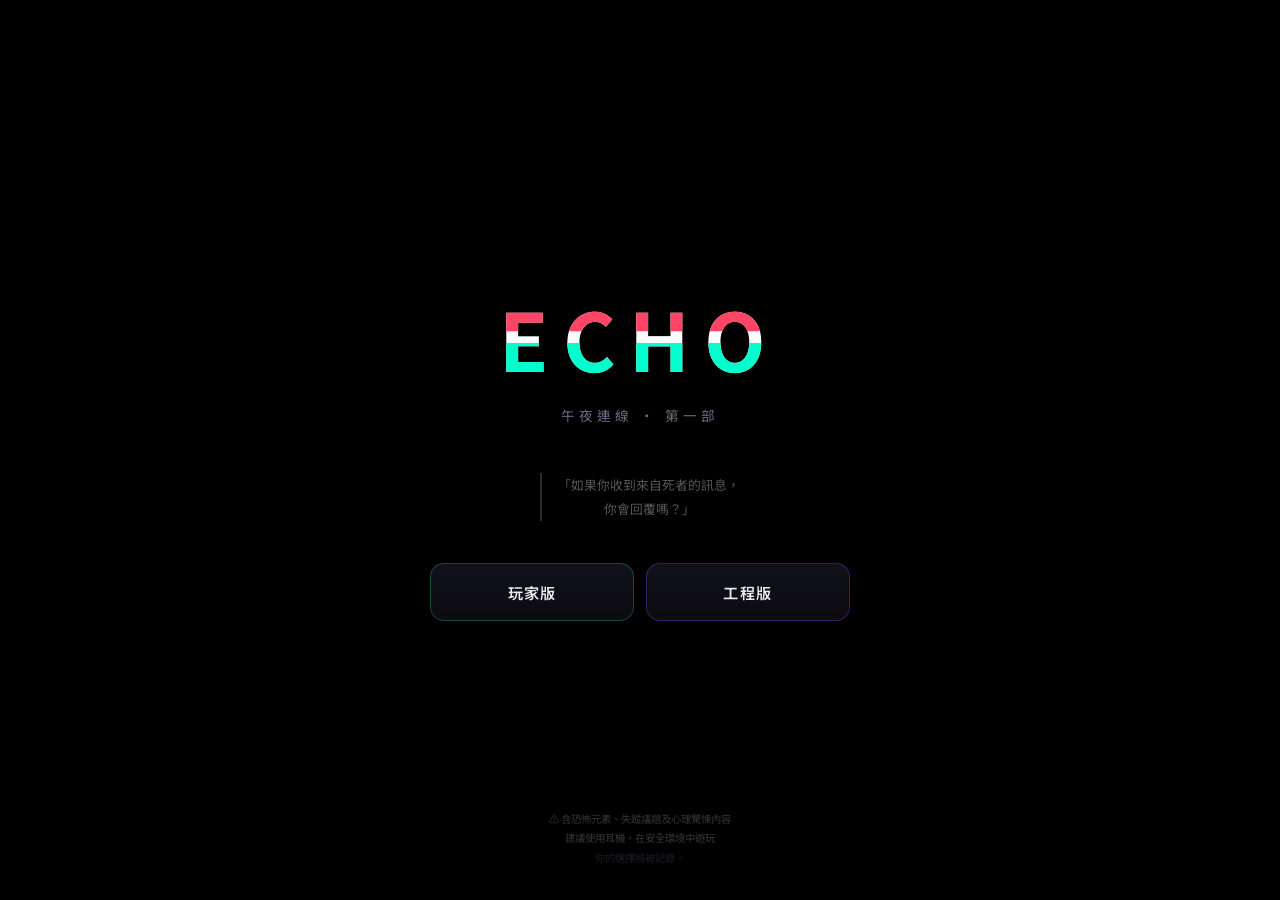
==== index.html @ e6bdf792 "feat: sharpen CH4-2 permission rush and territory othello" ====
<!DOCTYPE html>
<html lang="zh-TW">
<head>
<meta charset="UTF-8">
<meta name="viewport" content="width=device-width, initial-scale=1.0, maximum-scale=1.0, user-scalable=no">
<title>午夜連線：ECHO — 第一部</title>
<link rel="icon" href="data:,">
<link rel="stylesheet" href="css/style.css?v=20260906-4">
</head>
<body>

<!-- ── TITLE SCREEN ── -->
<div id="title-screen">
  <div class="tg" data-text="ECHO">ECHO</div>
  <div class="t-sub">午夜連線 · 第一部</div>
  <div class="t-quote">「如果你收到來自死者的訊息，<br>你會回覆嗎？」</div>
  <div class="mode-choice" aria-label="選擇遊戲模式">
    <button class="mode-card mode-player" type="button" onclick="chooseGameMode('player')">玩家版</button>
    <button class="mode-card mode-engineer" type="button" onclick="chooseGameMode('engineer')">工程版</button>
  </div>
  <div class="t-warn">
    ⚠️ 含恐怖元素、失蹤議題及心理驚悚內容<br>
    建議使用耳機，在安全環境中遊玩<br>
    <span style="color:#1a1a22">你的選擇將被記錄。</span>
  </div>
</div>

<!-- ── CHAPTER SELECT ── -->
<div id="chapter-select">
  <div class="cs-modebar">
    <button type="button" class="cs-mode-back" onclick="returnToModeSelect()">‹ 返回模式選擇</button>
    <span class="cs-mode-badge" id="cs-mode-badge">PLAYER</span>
  </div>
  <div class="cs-title">選擇章節</div>
  <div class="cs-mode-note" id="cs-mode-note"></div>
  <div style="width:100%;max-width:420px">

    <div class="cs-part">第一章</div>
    <div class="cs-grid">
      <div class="cs-card active-ch" id="cs-1-1" onclick="startChapter('1-1')">
        <div class="cs-ch">CHAPTER 1</div>
        <div class="cs-name">《已讀者》</div>
        <div class="cs-desc">未知訊息、EVA出現、初始依附建立</div>
        <span class="cs-tag tag-eva">EVA路線</span>
        <div class="cs-sync" id="cs-sync-1-1">開始</div>
      </div>
    </div>

    <div class="cs-part">第二章（平行分流）</div>
    <div class="cs-grid">
      <div class="cs-card locked" id="cs-2-1" onclick="startChapter('2-1')">
        <div class="cs-ch">CHAPTER 2-1 &nbsp;同步率 11～20%</div>
        <div class="cs-name">《地下道》</div>
        <div class="cs-desc">時間錯亂、未來監視器、EVA依附路線</div>
        <span class="cs-tag tag-eva">EVA路線</span>
        <div class="cs-sync" id="cs-sync-2-1">🔒</div>
      </div>
      <div class="cs-card locked" id="cs-2-2" onclick="startChapter('2-2')">
        <div class="cs-ch">CHAPTER 2-2 &nbsp;同步率 0～10%</div>
        <div class="cs-name">《雨夜留言》</div>
        <div class="cs-desc">死者聊天室、記憶重疊、林雨晴路線</div>
        <span class="cs-tag tag-rain">林雨晴路線</span>
        <div class="cs-sync" id="cs-sync-2-2">🔒</div>
      </div>
    </div>

    <div class="cs-part">第三章（依同步率再分流）</div>
    <div class="cs-grid">
      <div class="cs-card locked" id="cs-3-1" onclick="startChapter('3-1')">
        <div class="cs-ch">CHAPTER 3-1 &nbsp;同步率 16～20%</div>
        <div class="cs-name">《已讀中》</div>
        <div class="cs-desc">認知污染、記憶篡改、EVA人格侵蝕</div>
        <span class="cs-tag tag-eva">EVA主線</span>
        <div class="cs-sync" id="cs-sync-3-1">🔒</div>
      </div>
      <div class="cs-card locked" id="cs-3-2" onclick="startChapter('3-2')">
        <div class="cs-ch">CHAPTER 3-2 &nbsp;同步率 8～15%</div>
        <div class="cs-name">《在線中》</div>
        <div class="cs-desc">三回合在線局、隱藏身分、指認聊天室管理者</div>
        <span class="cs-tag tag-rain">林雨晴主線</span>
        <div class="cs-sync" id="cs-sync-3-2">🔒</div>
      </div>
      <div class="cs-card locked" id="cs-3-3" onclick="startChapter('3-3')">
        <div class="cs-ch">CHAPTER 3-3 &nbsp;同步率 5～10%</div>
        <div class="cs-name">《不要開聲音》</div>
        <div class="cs-desc">聲音污染、現實同步入侵、K主線</div>
        <span class="cs-tag tag-k">K主線</span>
        <div class="cs-sync" id="cs-sync-3-3">🔒</div>
      </div>
    </div>

    <div class="cs-part">第四章（平行路線）</div>
    <div class="cs-grid">
      <div class="cs-card locked" id="cs-4-1" onclick="startChapter('4-1')">
        <div class="cs-ch">CHAPTER 4-1 &nbsp;高同步路線 33～100%</div>
        <div class="cs-name">《鏡中已讀》</div>
        <div class="cs-desc">人格入侵、鏡像污染、現實與聊天室融合</div>
        <span class="cs-tag tag-eva">高同步</span>
        <div class="cs-sync" id="cs-sync-4-1">🔒</div>
      </div>
      <div class="cs-card locked" id="cs-4-2" onclick="startChapter('4-2')">
        <div class="cs-ch">CHAPTER 4-2 &nbsp;中同步路線 18～66%</div>
        <div class="cs-name">《Agent》</div>
        <div class="cs-desc">背景服務、代理生活、便利與界線逐步重疊</div>
        <span class="cs-tag tag-eva">中同步</span>
        <div class="cs-sync" id="cs-sync-4-2">🔒</div>
      </div>
    </div>

    <div class="cs-part">第五章・終章</div>
    <div class="cs-grid">
      <div class="cs-card locked" id="cs-5" onclick="startChapter('5')">
        <div class="cs-ch">CHAPTER 5 &nbsp;高同步解鎖</div>
        <div class="cs-name">《ECHO》</div>
        <div class="cs-desc">證據檔案、ECHO關聯圖、殘留人格與最終同步選擇</div>
        <span class="cs-tag tag-final">最終章</span>
        <div class="cs-sync" id="cs-sync-5">🔒</div>
      </div>
    </div>

    <div class="cs-sync-total" id="cs-total">累積同步率：<b>0%</b></div>

  </div>
</div>

<!-- ── SYNC BAR ── -->
<div id="sync-bar">
  <span class="sl">SYNC</span>
  <div class="st"><div class="sf" id="sync-fill"></div></div>
  <span class="sp" id="sync-pct">0%</span>
</div>

<!-- ── APP SHELL ── -->
<div id="app">
  <div class="status-bar">
    <span class="status-time" id="clock">02:13</span>
    <span>🔋 87%&nbsp;&nbsp;📶</span>
  </div>
  <div class="chat-header">
    <div class="back-btn" id="back-btn">‹</div>
    <div class="avatar av-k" id="hdr-av"><div class="odot od-unk"></div></div>
    <div class="hi">
      <div class="hn" id="hdr-name">K</div>
      <div class="hs" id="hdr-status">上線中</div>
    </div>
  </div>
  <div id="chat-body">
    <div class="tlbl">凌晨 02:13</div>
  </div>
  <div id="typing-indicator">
    <div class="typing-bbl" id="typ-bbl" style="background:var(--b-other)">
      <div class="td"></div><div class="td"></div><div class="td"></div>
    </div>
  </div>
  <div id="options-area"></div>
</div>

<!-- ── LIGHTBOX ── -->
<div id="lightbox">
  <img id="lb-img" alt="">
  <div class="lb-cap" id="lb-cap"></div>
  <div class="lb-det" id="lb-det"></div>
  <div class="lb-hid" id="lb-hid"></div>
  <div class="lb-hint">點擊任意處關閉</div>
</div>

<!-- ── NOTIFICATION ── -->
<div id="notif-banner">
  <div class="ni" id="ni">📱</div>
  <div>
    <div class="nt" id="nt">LINE</div>
    <div class="nm" id="nm"></div>
  </div>
</div>

<!-- ── FLASH ── -->
<div id="flash-overlay"></div>

<!-- ── CHAPTER END ── -->
<div id="chapter-end">
  <div class="ce-title" id="ce-title">章節完</div>
  <div class="ce-name" id="ce-name"></div>
  <div class="ce-sync-wrap">
    <div class="ce-sl">本章同步率</div>
    <div class="ce-sn" id="ce-sn">0%</div>
    <div class="ce-sbw"><div class="ce-sbf" id="ce-sbf" style="width:0%"></div></div>
  </div>
  <div class="ce-msg" id="ce-msg"></div>
  <div class="ce-next" id="ce-next"></div>
  <button class="ce-btn" onclick="goChapterSelect()">返回章節選擇</button>
  <div class="ce-restart" onclick="resetPlayerProgress()">↺ 重新開始（清除玩家進度）</div>
</div>

<!-- ── SCRIPTS ── -->
<!-- Engine 必須最先載入 -->
<script src="js/engine.js?v=20260906-1"></script>
<script src="js/minigames.js?v=20260906-2"></script>
<script src="chapters/ch1-1.js?v=20260901-2"></script>
<script src="chapters/ch2.js?v=20260902-1"></script>
<script src="chapters/ch3.js?v=20260903-1"></script>
<script src="chapters/ch4.js?v=20260906-2"></script>
<script src="chapters/ch_end_normal.js?v=20260901-2"></script>
<script src="chapters/ch5.js?v=20260901-2"></script>

<script>
  // ── 初始化 ──
  // 首頁先選擇玩家版或工程版；玩家進度只會在玩家版讀寫。

  document.getElementById('lightbox').onclick = function () {
    this.style.display = 'none';
  };
</script>

</body>
</html>
---- css/style.css ----
@import url('https://fonts.googleapis.com/css2?family=Noto+Sans+TC:wght@300;400;500;700&display=swap');

:root {
  --bg:#0a0a0f; --chat-bg:#111118; --b-other:#1e1e2a; --b-self:#1a4a3a;
  --b-eva:#1a0a2a; --b-rain:#0a1a1a; --b-k:#0a0a1a;
  --text:#e8e8f0; --dim:#6b6b80; --ghost:#3a3a4a;
  --green:#2dd4a4; --red:#ff4466; --purple:#9933ff;
  --warn:#ffaa00; --hdr:#1a1a24; --border:#2a2a38;
  --sync:#9933ff; --rain-color:#2299aa; --k-color:#5577ff;
}
*{box-sizing:border-box;margin:0;padding:0}
html,body{height:100%;background:var(--bg);font-family:'Noto Sans TC',sans-serif;overflow:hidden;user-select:none;-webkit-user-select:none}

/* TITLE */
#title-screen{position:fixed;inset:0;background:#000;display:flex;flex-direction:column;align-items:center;justify-content:center;z-index:100;padding:1.25rem;overflow-y:auto}
.tg{font-size:clamp(3rem,10vw,5rem);font-weight:700;color:#fff;letter-spacing:.18em;text-transform:uppercase;position:relative;animation:gm 4s infinite}
.tg::before,.tg::after{content:attr(data-text);position:absolute;left:0;top:0;width:100%}
.tg::before{color:var(--red);animation:ga 4s infinite;clip-path:polygon(0 0,100% 0,100% 45%,0 45%)}
.tg::after{color:#00ffcc;animation:gb 4s infinite;clip-path:polygon(0 55%,100% 55%,100% 100%,0 100%)}
@keyframes gm{0%,90%,100%{transform:translate(0)}91%{transform:translate(-2px,1px)}93%{transform:translate(2px,-1px)}95%{transform:translate(0)}}
@keyframes ga{0%,90%,100%{transform:translate(0);opacity:0}91%{transform:translate(3px,0);opacity:.8}93%{transform:translate(-3px,0);opacity:.8}95%{transform:translate(0);opacity:0}}
@keyframes gb{0%,90%,100%{transform:translate(0);opacity:0}91%{transform:translate(-3px,0);opacity:.8}93%{transform:translate(3px,0);opacity:.8}95%{transform:translate(0);opacity:0}}
.t-sub{color:var(--dim);font-size:.85rem;letter-spacing:.3em;margin-top:.6rem;text-transform:uppercase}
.t-quote{color:#555;font-size:.8rem;text-align:center;max-width:280px;line-height:1.9;margin-top:3rem;border-left:2px solid #2a2a2a;padding-left:1rem}
.mode-choice{width:min(92vw,420px);display:grid;grid-template-columns:repeat(2,minmax(0,1fr));gap:.7rem;margin-top:2.6rem}
.mode-card{appearance:none;min-height:58px;border:1px solid #29293a;border-radius:14px;background:linear-gradient(180deg,#111119,#0b0b10);padding:.8rem 1rem;text-align:center;color:var(--text);font-family:'Noto Sans TC',sans-serif;font-size:.95rem;font-weight:600;letter-spacing:.08em;display:flex;align-items:center;justify-content:center;cursor:pointer;transition:transform .15s,border-color .15s,background .15s}
.mode-card:active{transform:scale(.985)}
.mode-card strong{font-size:1rem;font-weight:600;letter-spacing:.08em}
.mode-card>span:last-child{font-size:.67rem;line-height:1.65;color:var(--dim)}
.mode-kicker{font-size:.52rem;font-family:monospace;letter-spacing:.12em;color:var(--ghost)}
.mode-player{border-color:rgba(45,212,164,.28)}
.mode-player strong{color:#bcebdc}
.mode-engineer{border-color:rgba(153,51,255,.34)}
.mode-engineer strong{color:#d8c1ff}
.mode-card:hover{background:#15151f;border-color:#50506a}
@keyframes blink{0%,100%{opacity:1}50%{opacity:.2}}
.t-warn{position:absolute;bottom:2rem;color:#333;font-size:.65rem;text-align:center;padding:0 2rem;line-height:1.9}

/* CHAPTER SELECT */
#chapter-select{display:none;position:fixed;inset:0;background:#000;z-index:95;flex-direction:column;align-items:center;overflow-y:auto;padding:2rem 1rem 4rem}
.cs-modebar{width:100%;max-width:420px;display:flex;align-items:center;justify-content:space-between;gap:.75rem;margin:.25rem 0 .6rem}
.cs-mode-back{appearance:none;border:0;background:transparent;color:#5f6274;font-family:inherit;font-size:.65rem;letter-spacing:.08em;padding:.35rem 0;cursor:pointer}
.cs-mode-badge{font-size:.55rem;font-family:monospace;letter-spacing:.12em;border:1px solid #2e3140;border-radius:999px;color:#878ca2;padding:.22rem .55rem}
.cs-mode-badge.engineer{color:#d4b7ff;border-color:rgba(153,51,255,.32);background:rgba(153,51,255,.08)}
.cs-mode-badge.player{color:#9dddc8;border-color:rgba(45,212,164,.28);background:rgba(45,212,164,.06)}
.cs-title{font-size:1rem;color:var(--ghost);letter-spacing:.3em;text-transform:uppercase;margin-bottom:.5rem;margin-top:.4rem}
.cs-mode-note{width:100%;max-width:420px;color:#595d70;font-size:.64rem;line-height:1.6;text-align:center;margin-bottom:1.25rem}
.cs-part{font-size:.7rem;color:var(--ghost);letter-spacing:.2em;margin:1.2rem 0 .6rem;text-transform:uppercase}
.cs-grid{display:flex;flex-direction:column;gap:.6rem;width:100%;max-width:420px}
.cs-card{background:#0e0e18;border:1px solid var(--border);border-radius:14px;padding:.9rem 1.1rem;cursor:pointer;transition:border-color .2s,background .2s;position:relative;overflow:hidden}
.cs-card:hover{background:#141420;border-color:#3a3a5a}
.cs-card.locked{opacity:.35;pointer-events:none}
.cs-card.active-ch{border-color:var(--sync)}
.cs-ch{font-size:.6rem;color:var(--ghost);letter-spacing:.15em;margin-bottom:.3rem}
.cs-name{font-size:.95rem;color:var(--text);font-weight:500}
.cs-desc{font-size:.7rem;color:var(--dim);margin-top:.25rem;line-height:1.6}
.cs-sync{position:absolute;right:.9rem;top:.9rem;font-size:.6rem;color:var(--sync);font-family:monospace}
.cs-tag{display:inline-block;font-size:.55rem;padding:.1rem .4rem;border-radius:3px;margin-top:.4rem;letter-spacing:.08em}
.tag-eva{background:rgba(153,51,255,.12);color:var(--purple);border:1px solid rgba(153,51,255,.25)}
.tag-rain{background:rgba(34,153,170,.12);color:var(--rain-color);border:1px solid rgba(34,153,170,.25)}
.tag-k{background:rgba(85,119,255,.12);color:var(--k-color);border:1px solid rgba(85,119,255,.25)}
.tag-final{background:rgba(255,68,102,.12);color:var(--red);border:1px solid rgba(255,68,102,.25)}
.cs-sync-total{text-align:center;font-size:.7rem;color:var(--ghost);margin-top:1.5rem;letter-spacing:.15em}
.cs-sync-total b{color:var(--sync)}

/* SYNC BAR */
#sync-bar{position:fixed;top:0;left:50%;transform:translateX(-50%);width:100%;max-width:480px;background:rgba(10,10,15,.97);border-bottom:1px solid #2a1a4a;padding:.35rem 1rem;display:none;align-items:center;gap:.6rem;z-index:90}
.sl{font-size:.6rem;color:var(--ghost);letter-spacing:.15em;white-space:nowrap}
.st{flex:1;height:3px;background:#1a1a2a;border-radius:2px;overflow:hidden}
.sf{height:100%;background:var(--sync);width:0%;transition:width .8s cubic-bezier(.34,1.56,.64,1);box-shadow:0 0 6px var(--sync)}
.sp{font-size:.65rem;color:var(--sync);font-family:monospace;font-weight:700;min-width:2.5rem;text-align:right}
.sp.pulse{animation:spulse .6s ease}
@keyframes spulse{0%{text-shadow:none}30%{text-shadow:0 0 12px var(--sync)}100%{text-shadow:none}}

/* APP */
#app{display:none;width:100%;height:100vh;height:100dvh;min-height:0;max-height:100dvh;overflow:hidden;flex-direction:column;background:var(--bg);max-width:480px;margin:0 auto;position:relative;padding-top:28px}
.status-bar{background:#000;display:flex;justify-content:space-between;align-items:center;padding:.3rem 1rem;font-size:.65rem;color:#666;flex-shrink:0}
.status-time{color:#aaa;font-weight:500}

/* HEADER */
.chat-header{background:var(--hdr);border-bottom:1px solid var(--border);padding:.7rem 1rem;display:flex;align-items:center;gap:.75rem;flex-shrink:0}
.back-btn{color:var(--green);font-size:1.1rem;cursor:pointer;padding:.2rem}
.avatar{width:38px;height:38px;border-radius:50%;display:flex;align-items:center;justify-content:center;font-size:1rem;flex-shrink:0;position:relative}
.av-k{background:#111;border:1px solid #333}
.av-eva{background:var(--b-eva);border:1px solid var(--purple)}
.av-eva.no-img::after{content:'☺';color:#fff;font-size:1.2rem}
.av-rain{background:#0a1a1a;border:1px solid #1a3a3a;color:var(--rain-color);font-size:.8rem}
.av-unk{background:#111;border:1px solid #222;color:#333;font-size:.7rem}
.odot{width:8px;height:8px;border-radius:50%;position:absolute;bottom:1px;right:1px;border:1.5px solid var(--hdr)}
.od-on{background:var(--green)}.od-off{background:#555}.od-unk{background:var(--red);animation:pr 2s infinite}
@keyframes pr{0%,100%{opacity:1}50%{opacity:.3}}
.hi{flex:1}.hn{font-size:.9rem;color:var(--text);font-weight:500}.hs{font-size:.7rem;color:var(--dim);margin-top:.1rem}

/* CHAT BODY */
#chat-body{flex:1;min-height:0;overflow-y:auto;padding:1rem .75rem;display:flex;flex-direction:column;gap:.5rem;background:var(--chat-bg);scroll-behavior:smooth;transition:filter 1.5s ease}
#chat-body::-webkit-scrollbar{width:3px}
#chat-body::-webkit-scrollbar-thumb{background:#2a2a3a;border-radius:2px}
#chat-body.dim{filter:brightness(.5)}
#chat-body.white-bg{background:#f8f8ff;filter:none}
.sys{text-align:center;color:var(--ghost);font-size:.65rem;letter-spacing:.08em;padding:.3rem 0}
.tlbl{text-align:center;color:var(--ghost);font-size:.65rem;padding:.5rem 0 .2rem}

/* BUBBLES */
.brow{display:flex;align-items:flex-end;gap:.5rem;max-width:85%;animation:bin .25s ease-out}
@keyframes bin{from{opacity:0;transform:translateY(8px)}to{opacity:1;transform:translateY(0)}}
.brow.self{margin-left:auto;flex-direction:row-reverse}
.bbl{padding:.6rem .85rem;border-radius:18px;font-size:.85rem;line-height:1.6;color:var(--text);max-width:100%;word-break:break-word}
.bb-other{background:var(--b-other);border-bottom-left-radius:4px}
.bb-self{background:var(--b-self);border-bottom-right-radius:4px;color:#c8f0e0}
.bb-eva{background:var(--b-eva);border:1px solid #3a1a5a;border-bottom-left-radius:4px}
.bb-rain{background:var(--b-rain);border:1px solid #1a3a3a;border-bottom-left-radius:4px;color:#aadddd}
.bb-k{background:var(--b-k);border:1px solid #1a1a3a;border-bottom-left-radius:4px;color:#aaaaff}
.bb-inject{background:transparent;border:1px solid var(--red);color:var(--red);font-size:.75rem;border-radius:8px;padding:.4rem .7rem;animation:flicker .5s ease}
@keyframes flicker{0%,100%{opacity:1}30%{opacity:0}60%{opacity:.7}}
.recalled{color:var(--ghost);font-style:italic;font-size:.78rem;padding:.4rem .7rem;border:1px dashed #2a2a3a;border-radius:12px;background:transparent}
.bmeta{font-size:.6rem;color:var(--ghost);margin-top:.15rem;display:flex;align-items:center;gap:.25rem}
.brow.self .bmeta{justify-content:flex-end}
.rr{color:var(--green);font-size:.65rem}
.stost{display:inline-block;background:rgba(153,51,255,.12);border:1px solid rgba(153,51,255,.3);color:var(--sync);font-size:.6rem;letter-spacing:.1em;padding:.15rem .45rem;border-radius:4px;margin-left:.4rem;vertical-align:middle;animation:tin .4s ease}
@keyframes tin{from{opacity:0;transform:scale(.8)}to{opacity:1;transform:scale(1)}}

/* FILE CARD */
.fc{background:#0e0e18;border:1px solid var(--border);border-radius:12px;overflow:hidden;cursor:pointer;width:220px;transition:border-color .2s}
.fc:hover{border-color:#3a3a5a}
.fch{background:#151522;padding:.5rem .75rem;font-size:.65rem;color:var(--ghost);letter-spacing:.1em}
.fcb{padding:.6rem .75rem}
.fct{font-size:.8rem;color:var(--text);font-weight:500;margin-bottom:.2rem}
.fcs{font-size:.68rem;color:var(--dim);line-height:1.5}
.fctag{display:inline-block;font-size:.55rem;padding:.1rem .35rem;border-radius:3px;margin-top:.4rem;letter-spacing:.08em}
.tn{background:rgba(255,170,0,.15);color:var(--warn);border:1px solid rgba(255,170,0,.3)}
.tp{background:rgba(45,212,164,.1);color:var(--green);border:1px solid rgba(45,212,164,.3)}
.tt{background:rgba(80,120,255,.1);color:#6699ff;border:1px solid rgba(80,120,255,.3)}
.tph{background:rgba(255,68,102,.1);color:var(--red);border:1px solid rgba(255,68,102,.3)}

/* PHOTOS */
.photo-dark{width:200px;height:140px;background:linear-gradient(135deg,#0d0d12,#1a1020 50%,#0a0d15);border-radius:12px;position:relative;overflow:hidden;cursor:pointer;border:1px solid #222}
.photo-dark::before{content:'';position:absolute;bottom:20px;left:50%;transform:translateX(-50%);width:30px;height:80px;background:rgba(240,240,255,.85);border-radius:2px}
.photo-dark::after{content:'03:17 AM';position:absolute;bottom:6px;right:8px;background:rgba(0,0,0,.7);color:var(--warn);font-size:.6rem;padding:1px 4px;border-radius:3px;font-family:monospace}
.pal{position:absolute;top:6px;left:8px;background:rgba(255,68,102,.85);color:#fff;font-size:.55rem;padding:1px 5px;border-radius:3px;letter-spacing:.05em}
.pwt{position:absolute;bottom:30px;left:10px;color:rgba(255,255,255,.08);font-size:.5rem;font-family:monospace;letter-spacing:.15em;transform:rotate(-2deg)}
.cctv-photo{width:200px;height:130px;background:linear-gradient(160deg,#080810,#10101a);border-radius:8px;position:relative;overflow:hidden;cursor:pointer;border:1px solid #1a1a2a}
.cctv-scan{position:absolute;left:0;right:0;height:2px;background:rgba(45,212,164,.15);animation:cs 3s linear infinite}
@keyframes cs{from{top:0}to{top:100%}}
.cctv-lbl{position:absolute;top:5px;left:6px;background:rgba(0,0,0,.7);color:var(--green);font-size:.5rem;padding:1px 4px;border-radius:2px;font-family:monospace}
.cctv-ts{position:absolute;bottom:5px;right:6px;background:rgba(0,0,0,.7);color:#888;font-size:.55rem;padding:1px 4px;border-radius:2px;font-family:monospace}
.cctv-fig{position:absolute;bottom:25px;right:35px;width:18px;height:45px;background:rgba(0,0,0,.9);border-radius:2px}
.cctv-fig::before{content:'';position:absolute;top:-10px;left:50%;transform:translateX(-50%);width:12px;height:12px;border-radius:50%;background:rgba(0,0,0,.9)}
.photo-room{width:200px;height:150px;background:linear-gradient(160deg,#0e0e18,#0c0c14);border-radius:12px;position:relative;overflow:hidden;cursor:pointer;border:1px solid #2a1a2a;box-shadow:0 0 20px rgba(180,0,80,.1)}
.rm-desk{position:absolute;bottom:0;left:0;right:0;height:40px;background:#1a1520;border-top:1px solid #252030}
.rm-mon{position:absolute;bottom:38px;left:20px;width:50px;height:35px;background:#050510;border:1px solid #252040;border-radius:3px}
.rm-mon::after{content:'';position:absolute;bottom:-6px;left:50%;transform:translateX(-50%);width:15px;height:5px;background:#1a1530}
.rm-light{position:absolute;top:10px;right:15px;width:60px;height:80px;background:radial-gradient(ellipse,rgba(200,180,255,.06) 0%,transparent 70%);border-radius:50%}
.rm-door{position:absolute;bottom:38px;right:30px;width:25px;height:55px;background:#181222;border:1px solid #2a1a3a;border-radius:2px 2px 0 0}
.rm-ts{position:absolute;bottom:6px;right:8px;background:rgba(0,0,0,.8);color:#ff6688;font-size:.6rem;padding:1px 4px;border-radius:3px;font-family:monospace}
.rm-badge{position:absolute;top:6px;left:8px;background:rgba(180,0,80,.85);color:#fff;font-size:.55rem;padding:1px 5px;border-radius:3px;letter-spacing:.05em}
.photo-rain{width:200px;height:140px;background:linear-gradient(180deg,#050810,#0a1015);border-radius:12px;position:relative;overflow:hidden;cursor:pointer;border:1px solid #1a2a2a}
.rain-line{position:absolute;width:1px;background:linear-gradient(180deg,transparent,rgba(100,180,200,.25),transparent);animation:rl linear infinite}
@keyframes rl{from{top:-100%}to{top:200%}}
.rain-fig{position:absolute;bottom:20px;left:50%;transform:translateX(-50%);width:22px;height:55px;background:rgba(200,220,230,.7);border-radius:2px}
.rain-fig::before{content:'';position:absolute;top:-12px;left:50%;transform:translateX(-50%);width:14px;height:14px;border-radius:50%;background:rgba(200,220,230,.7)}
.rain-unk{position:absolute;bottom:20px;right:15px;width:16px;height:40px;background:rgba(0,0,0,.85);border-radius:2px;opacity:.8}
.online-badge{display:inline-block;background:rgba(45,212,164,.1);border:1px solid rgba(45,212,164,.2);color:var(--green);font-size:.62rem;padding:.2rem .6rem;border-radius:20px;font-family:monospace;animation:ob 3s infinite}
@keyframes ob{0%,100%{opacity:.7}50%{opacity:1}}
.sync-prog-wrap{background:#0e0e18;border:1px solid var(--border);border-radius:10px;padding:.6rem .8rem;margin:.2rem 0}
.sync-prog-label{font-size:.65rem;color:var(--dim);margin-bottom:.35rem}
.sync-prog-track{height:4px;background:#1a1a2a;border-radius:2px;overflow:hidden}
.sync-prog-fill{height:100%;background:var(--sync);border-radius:2px;transition:width 2s cubic-bezier(.34,1.56,.64,1);box-shadow:0 0 8px var(--sync)}
.audio-bbl{background:var(--b-other);border-radius:18px;border-bottom-left-radius:4px;padding:.7rem 1rem;cursor:pointer;min-width:160px}
.audio-top{display:flex;align-items:center;gap:.6rem}
.audio-wf{display:flex;align-items:center;gap:2px;height:24px}
.wf-bar{width:3px;background:#444;border-radius:2px;transition:background .2s}
.audio-bbl.playing .wf-bar{background:var(--green);animation:wa var(--dur,.6s) ease-in-out infinite alternate}
@keyframes wa{from{height:4px}to{height:var(--h,18px)}}
.audio-label{font-size:.7rem;color:var(--dim);margin-top:.3rem}
.audio-tr{font-size:.75rem;color:#cc4466;font-style:italic;padding-top:.3rem;border-top:1px solid #2a1a2a;display:none;margin-top:.3rem}

/* TYPING */
#typing-indicator{display:none;align-items:flex-end;gap:.5rem;max-width:85%;padding:0 .75rem}
.typing-bbl{border-radius:18px;border-bottom-left-radius:4px;padding:.7rem .9rem;display:flex;gap:4px;align-items:center}
.td{width:6px;height:6px;border-radius:50%;background:#555;animation:typ 1.2s infinite ease-in-out}
.td:nth-child(2){animation-delay:.2s}.td:nth-child(3){animation-delay:.4s}
@keyframes typ{0%,60%,100%{transform:translateY(0)}30%{transform:translateY(-5px);background:#888}}

/* OPTIONS */
#options-area{padding:.75rem;padding-bottom:calc(.75rem + env(safe-area-inset-bottom));background:var(--bg);border-top:1px solid var(--border);display:flex;flex-direction:column;gap:.5rem;flex-shrink:0;position:relative;z-index:2}
#options-area.widget-open{background:#0b0b12;max-height:72dvh;min-height:0;overflow-y:auto;overscroll-behavior:contain;-webkit-overflow-scrolling:touch;scrollbar-width:thin}
#options-area.widget-open>*{flex-shrink:0}
.opt{background:var(--b-other);border:1px solid var(--border);color:var(--text);border-radius:12px;padding:.65rem 1rem;font-size:.82rem;cursor:pointer;text-align:left;transition:all .15s;font-family:'Noto Sans TC',sans-serif;width:100%;line-height:1.4}
.opt:hover{background:#252535;border-color:#444}
.opt:active{transform:scale(.98)}
.opt.sel{background:var(--b-self);border-color:var(--green);color:#c8f0e0;pointer-events:none}
.opt.dis{opacity:.3;pointer-events:none}
.osh{font-size:.58rem;color:rgba(153,51,255,.45);float:right;margin-left:.5rem}

/* PERMISSION WHACK */
.pw-widget{background:linear-gradient(180deg,#111119,#0d0d15);border:1px solid #2c2638;border-radius:16px;padding:.85rem;box-shadow:0 -10px 30px rgba(0,0,0,.25)}
.pw-widget.pw-intro .pw-row{opacity:.74}
.pw-head{display:flex;align-items:flex-start;justify-content:space-between;gap:.75rem}
.pw-kicker{font-size:.58rem;color:var(--ghost);letter-spacing:.16em;text-transform:uppercase}
.pw-title{font-size:.88rem;color:var(--text);font-weight:600;margin-top:.2rem;line-height:1.3}
.pw-timer{font-size:1rem;color:var(--sync);font-family:monospace;font-weight:700;letter-spacing:.08em;flex-shrink:0}
.pw-sub{margin-top:.55rem;color:var(--dim);font-size:.7rem;line-height:1.7}
.pw-wave{margin-top:.7rem;background:rgba(153,51,255,.09);border:1px solid rgba(153,51,255,.18);color:#c9a8ff;border-radius:999px;display:inline-flex;padding:.22rem .55rem;font-size:.6rem;letter-spacing:.1em;text-transform:uppercase}
.pw-list{display:flex;flex-direction:column;gap:.45rem;margin-top:.8rem}
.pw-row{appearance:none;border:1px solid #262637;background:#151522;border-radius:12px;padding:.72rem .8rem;display:flex;align-items:center;justify-content:space-between;gap:.75rem;color:var(--text);text-align:left;font-family:'Noto Sans TC',sans-serif;transition:background .15s,border-color .15s,transform .15s}
.pw-row:active{transform:scale(.985)}
.pw-row.is-on{border-color:rgba(45,212,164,.24);background:rgba(26,74,58,.26)}
.pw-row.is-off{border-color:#262637;background:#11111a;color:#77778a}
.pw-row.is-off .pw-state{color:#55556a;border-color:#232332;background:#0d0d14}
.pw-row-text{font-size:.78rem;line-height:1.4}
.pw-state{display:inline-flex;align-items:center;justify-content:center;min-width:3.4rem;padding:.28rem .55rem;border-radius:999px;border:1px solid rgba(45,212,164,.22);background:rgba(45,212,164,.1);color:var(--green);font-size:.62rem;font-family:monospace;letter-spacing:.12em;font-weight:700;flex-shrink:0}
.pw-foot{display:flex;flex-direction:column;gap:.35rem;margin-top:.8rem}
.pw-meter{display:flex;align-items:center;justify-content:space-between;color:var(--ghost);font-size:.62rem;letter-spacing:.08em}
.pw-meter-value{color:#d4b7ff;font-family:monospace}
.pw-hint{color:#8d88a6;font-size:.67rem;line-height:1.5;min-height:2.2em}
.pw-report{background:linear-gradient(180deg,#111119,#0d0d15);border:1px solid #2c2638;border-radius:16px;padding:.9rem;box-shadow:0 -10px 30px rgba(0,0,0,.25);display:flex;flex-direction:column;gap:.65rem}
.pw-report-kicker{font-size:.58rem;color:var(--ghost);letter-spacing:.16em;text-transform:uppercase}
.pw-report-title{font-size:.88rem;color:var(--text);font-weight:600}
.pw-report-grid{display:grid;grid-template-columns:repeat(2,minmax(0,1fr));gap:.5rem}
.pw-report-grid div{background:#151522;border:1px solid #28283a;border-radius:12px;padding:.65rem .7rem;display:flex;flex-direction:column;gap:.2rem}
.pw-report-grid span{font-size:.62rem;color:var(--ghost);letter-spacing:.08em}
.pw-report-grid b{font-size:.85rem;color:#d9c8ff;font-family:monospace}
.pw-report-line{color:#8d88a6;font-size:.72rem;line-height:1.7}

/* AGENT CARDS */
.agent-card{min-width:220px;background:linear-gradient(180deg,#141620,#10121a);border:1px solid #2d3240;border-radius:14px;overflow:hidden;box-shadow:0 8px 24px rgba(0,0,0,.18)}
.ag-head{padding:.58rem .75rem;background:#181b26;color:#cfd5ea;font-size:.68rem;letter-spacing:.08em;border-bottom:1px solid #272c39}
.ag-body{padding:.72rem .78rem;display:flex;flex-direction:column;gap:.42rem}
.ag-line{font-size:.76rem;line-height:1.55;color:#eef1ff}
.ag-action{margin-top:.1rem;align-self:flex-start;background:rgba(153,51,255,.08);border:1px solid rgba(153,51,255,.18);color:#c9a8ff;border-radius:999px;padding:.18rem .58rem;font-size:.6rem;letter-spacing:.08em}
.ag-grid{display:grid;grid-template-columns:repeat(2,minmax(0,1fr));gap:.45rem}
.ag-grid div{background:#171924;border:1px solid #292d3c;border-radius:10px;padding:.5rem .55rem;display:flex;flex-direction:column;gap:.15rem}
.ag-grid span{font-size:.58rem;color:#7d8298;letter-spacing:.08em}
.ag-grid b{font-size:.82rem;color:#e6dbff;font-family:monospace}
.tr-widget{background:linear-gradient(180deg,#111119,#0d0d15);border:1px solid #2c2638;border-radius:16px;padding:.85rem;box-shadow:0 -10px 30px rgba(0,0,0,.25);display:flex;flex-direction:column;gap:.75rem}
.tr-head{display:flex;align-items:flex-start;justify-content:space-between;gap:.75rem}
.tr-kicker{font-size:.58rem;color:var(--ghost);letter-spacing:.16em;text-transform:uppercase}
.tr-title{font-size:.88rem;color:var(--text);font-weight:600;margin-top:.2rem;line-height:1.3}
.tr-timer{font-size:1rem;color:var(--sync);font-family:monospace;font-weight:700;letter-spacing:.08em;flex-shrink:0}
.tr-sub{color:var(--dim);font-size:.7rem;line-height:1.7}
.tr-wave{background:rgba(153,51,255,.09);border:1px solid rgba(153,51,255,.18);color:#c9a8ff;border-radius:999px;display:inline-flex;padding:.22rem .55rem;font-size:.6rem;letter-spacing:.1em;text-transform:uppercase;align-self:flex-start}
.tr-board{display:grid;grid-template-columns:repeat(5,minmax(0,1fr));gap:.35rem}
.tr-cell{appearance:none;border:1px solid #292d3c;background:#141620;border-radius:12px;padding:.42rem;min-height:4.25rem;display:flex;flex-direction:column;justify-content:space-between;gap:.3rem;text-align:left;color:var(--text);font-family:'Noto Sans TC',sans-serif;transition:border-color .15s,transform .15s,background .15s}
.tr-cell:active{transform:scale(.985)}
.tr-cell.is-player{background:rgba(22,38,56,.42);border-color:rgba(111,168,255,.24)}
.tr-cell.is-eva{background:rgba(43,22,64,.45);border-color:rgba(201,168,255,.3)}
.tr-cell.is-selected{box-shadow:0 0 0 1px rgba(255,255,255,.15),0 0 0 2px rgba(153,51,255,.22)}
.tr-domain{font-size:.55rem;color:#8f95ac;letter-spacing:.08em;text-transform:uppercase}
.tr-label{font-size:.72rem;line-height:1.35}
.tr-owner{font-size:.58rem;letter-spacing:.08em;font-family:monospace}
.tr-owner-player{color:#8fc9ff}
.tr-owner-eva{color:#ddbaff}
.tr-panel{background:#151522;border:1px solid #28283a;border-radius:14px;padding:.7rem;display:flex;flex-direction:column;gap:.55rem}
.tr-panel-title{font-size:.8rem;color:var(--text);font-weight:600}
.tr-panel-copy{font-size:.7rem;color:var(--dim);line-height:1.6}
.tr-actions{display:grid;grid-template-columns:repeat(2,minmax(0,1fr));gap:.45rem}
.tr-btn{appearance:none;border:1px solid #2b3040;background:#111420;color:var(--text);border-radius:10px;padding:.62rem .7rem;text-align:left;font-family:'Noto Sans TC',sans-serif}
.tr-btn span{display:block;font-size:.58rem;color:#7d8298;letter-spacing:.08em;margin-top:.15rem}
.tr-btn.player{border-color:rgba(111,168,255,.25);background:rgba(22,38,56,.45)}
.tr-btn.eva{border-color:rgba(201,168,255,.25);background:rgba(43,22,64,.42)}
.tr-meter{display:grid;grid-template-columns:repeat(3,minmax(0,1fr));gap:.45rem}
.tr-meter div{background:#151522;border:1px solid #28283a;border-radius:12px;padding:.6rem .65rem;display:flex;flex-direction:column;gap:.15rem}
.tr-meter span{font-size:.58rem;color:#7d8298;letter-spacing:.08em}
.tr-meter b{font-size:.8rem;color:#eef1ff;font-family:monospace}
.tr-hint{color:#8d88a6;font-size:.67rem;line-height:1.5;min-height:2.2em}
.tr-report{background:linear-gradient(180deg,#111119,#0d0d15);border:1px solid #2c2638;border-radius:16px;padding:.9rem;box-shadow:0 -10px 30px rgba(0,0,0,.25);display:flex;flex-direction:column;gap:.65rem}
.tr-report-kicker{font-size:.58rem;color:var(--ghost);letter-spacing:.16em;text-transform:uppercase}
.tr-report-title{font-size:.88rem;color:var(--text);font-weight:600}
.tr-report-grid{display:grid;grid-template-columns:repeat(3,minmax(0,1fr));gap:.45rem}
.tr-report-grid div{background:#151522;border:1px solid #28283a;border-radius:12px;padding:.65rem .7rem;display:flex;flex-direction:column;gap:.2rem}
.tr-report-grid span{font-size:.6rem;color:#7d8298;letter-spacing:.08em}
.tr-report-grid b{font-size:.8rem;color:#e6dbff;font-family:monospace}
.tr-report-line{color:#8d88a6;font-size:.72rem;line-height:1.7}
.agent-suggestion{margin-bottom:.45rem;padding:.55rem .7rem;border:1px solid #242737;border-radius:10px;background:rgba(255,255,255,.02);color:#7e8295;font-size:.68rem;line-height:1.5}

/* LIGHTBOX */
#lightbox{display:none;position:fixed;inset:0;background:rgba(0,0,0,.96);z-index:200;flex-direction:column;align-items:center;justify-content:center;cursor:pointer;padding:2rem}
#lightbox img{max-width:100%;max-height:72vh;object-fit:contain;border-radius:8px}
.lb-cap{color:var(--dim);font-size:.7rem;margin-top:1rem;text-align:center;letter-spacing:.05em}
.lb-det{margin-top:.75rem;color:var(--warn);font-size:.7rem;font-family:monospace;text-align:center;letter-spacing:.08em;opacity:0;transition:opacity 1s}
.lb-det.show{opacity:1}
.lb-hid{margin-top:1rem;background:#0a0a0a;color:#0a0a0a;font-size:.75rem;padding:.5rem;border-radius:6px;font-family:monospace;transition:color 2.5s;text-align:center}
.lb-hid.reveal{color:var(--red)}
.lb-hint{position:absolute;bottom:1.5rem;color:#333;font-size:.65rem;letter-spacing:.15em}

/* NOTIF */
#notif-banner{position:fixed;top:0;left:50%;transform:translateX(-50%) translateY(-100%);background:rgba(20,20,30,.96);border:1px solid var(--border);border-top:none;border-radius:0 0 16px 16px;padding:.75rem 1.2rem;max-width:400px;width:90%;z-index:150;transition:transform .35s cubic-bezier(.34,1.56,.64,1);display:flex;align-items:center;gap:.75rem}
#notif-banner.show{transform:translateX(-50%) translateY(0)}
.ni{font-size:1.2rem;flex-shrink:0}.nt{font-size:.75rem;color:var(--dim)}.nm{font-size:.82rem;color:var(--text)}

/* FLASH / GLITCH */
#flash-overlay{position:fixed;inset:0;background:#fff;opacity:0;pointer-events:none;z-index:999}
.sg{animation:sga .3s steps(2) forwards}
@keyframes sga{0%{filter:none}25%{filter:hue-rotate(90deg) saturate(3) brightness(1.5);transform:translateX(3px)}50%{filter:invert(.1);transform:translateX(-3px)}75%{filter:hue-rotate(180deg)}100%{filter:none;transform:none}}

/* CHAPTER END */
#chapter-end{display:none;position:fixed;inset:0;background:#000;z-index:300;flex-direction:column;align-items:center;justify-content:center;gap:1.1rem}
#chapter-end.white-end{background:#f8f8ff}
.ce-title{font-size:.65rem;color:#333;letter-spacing:.4em;text-transform:uppercase}
.ce-name{font-size:clamp(1.2rem,4vw,1.8rem);font-weight:300}
.ce-sync-wrap{display:flex;flex-direction:column;align-items:center;gap:.4rem;margin-top:.5rem}
.ce-sl{font-size:.6rem;color:#333;letter-spacing:.25em}
.ce-sn{font-size:3.5rem;font-weight:700;color:var(--sync);font-family:monospace;animation:ep 2s infinite}
@keyframes ep{0%,100%{text-shadow:0 0 20px var(--sync)}50%{text-shadow:0 0 60px var(--sync),0 0 100px var(--sync)}}
.ce-sbw{width:200px;height:4px;background:#1a1a2a;border-radius:2px;overflow:hidden;margin-top:.2rem}
.ce-sbf{height:100%;background:var(--sync);border-radius:2px;transition:width 1.5s cubic-bezier(.34,1.56,.64,1)}
.ce-msg{max-width:280px;text-align:center;font-size:.82rem;color:#888;font-style:italic;line-height:1.9;border-left:2px solid #2a1a4a;padding-left:1rem;margin-top:.5rem}
.ce-msg b{color:var(--sync);font-style:normal}
.ce-next{font-size:.6rem;color:#2a2a3a;letter-spacing:.3em;margin-top:1rem}
.ce-btn{margin-top:.5rem;color:#444;font-size:.72rem;cursor:pointer;letter-spacing:.15em;padding:.4rem .9rem;border:1px solid #2a2a3a;border-radius:8px;background:transparent;font-family:'Noto Sans TC',sans-serif;transition:all .15s}
.ce-btn:hover{color:#888;border-color:#555}
.ce-restart{color:#333;font-size:.65rem;cursor:pointer;letter-spacing:.15em;text-decoration:underline;text-underline-offset:3px;margin-top:.3rem}
.ce-restart:hover{color:#555}
.silence-hint{text-align:center;color:#2a2a3a;font-size:.62rem;letter-spacing:.1em;animation:blink 2s infinite;padding:.2rem 0}
.sav{width:28px;height:28px;font-size:.6rem}

@keyframes kglitch {
  0%  { filter:hue-rotate(0deg)   saturate(2) brightness(1.1); transform:translateX(0) }
  25% { filter:hue-rotate(180deg) saturate(4) brightness(1.4); transform:translateX(-3px) }
  50% { filter:hue-rotate(90deg)  saturate(3) brightness(1.2); transform:translateX(2px) }
  75% { filter:hue-rotate(270deg) saturate(3) brightness(1.3); transform:translateX(-1px) }
  100%{ filter:hue-rotate(0deg)   saturate(2) brightness(1.1); transform:translateX(0) }
}
#lightbox img { transition: opacity .3s; }

/* ═══════════════════════════════════════════════════════
   GRAPHICAL MINI-GAMES
   Generated art is presentation; DOM remains interactive.
   ═══════════════════════════════════════════════════════ */
#minigame-overlay{display:none;position:fixed;top:28px;bottom:0;left:50%;transform:translateX(-50%);width:min(100%,480px);z-index:140;align-items:center;justify-content:center;padding:.65rem;isolation:isolate}
#minigame-overlay.is-open{display:flex}
.minigame-overlay-backdrop{position:absolute;inset:0;background:rgba(2,3,7,.84)}
.minigame-overlay-frame{position:relative;z-index:1;width:100%;max-height:calc(100dvh - 28px - 1.3rem);overflow-y:auto;overscroll-behavior:contain;-webkit-overflow-scrolling:touch;border-radius:16px;box-shadow:0 16px 48px rgba(0,0,0,.6)}
.minigame-overlay-frame>.echo-mg,.minigame-overlay-frame>.pw-widget,.minigame-overlay-frame>.tr-widget{width:100%;margin:0}
.echo-mg{position:relative;width:100%;overflow:hidden;background:linear-gradient(180deg,rgba(8,10,16,.94),rgba(5,6,10,.98)),var(--mg-art);background-size:cover;background-position:center;border:1px solid #2a3142;border-radius:16px;padding:.8rem;box-shadow:0 -12px 34px rgba(0,0,0,.35);display:flex;flex-direction:column;gap:.65rem}
.echo-mg-chat-row{width:100%;max-width:100%;flex:0 0 auto;scroll-margin-top:.25rem}
.echo-mg-chat{width:100%;max-width:100%}
.echo-mg:before{content:"";position:absolute;inset:0;background:radial-gradient(circle at 50% 0,rgba(120,90,180,.08),transparent 42%);pointer-events:none}
.echo-mg>*{position:relative;z-index:1}
.echo-mg-head{display:flex;justify-content:space-between;gap:.75rem;align-items:flex-start}
.echo-mg-kicker{font-size:.55rem;color:#7e86a0;letter-spacing:.15em;text-transform:uppercase}
.echo-mg-title{font-size:.9rem;color:#f0f2ff;font-weight:600;margin-top:.18rem}
.echo-mg-status{font-size:.55rem;color:#76dfbd;border:1px solid rgba(118,223,189,.25);border-radius:999px;padding:.2rem .45rem;letter-spacing:.12em}
.echo-mg-sub{font-size:.67rem;color:#8d94a8;line-height:1.55}
.echo-mg-body{display:flex;flex-direction:column;gap:.6rem}
.echo-mg-foot{display:flex;flex-direction:column;gap:.5rem}
.echo-mg-stage{position:relative;overflow:hidden;border-radius:13px;border:1px solid rgba(255,255,255,.08);background:#07080c;min-height:220px}
.echo-mg-stage-img{width:100%;height:100%;display:block;object-fit:cover;min-height:220px}
.echo-mg-note{min-height:2.4em;padding:.55rem .65rem;border-radius:10px;border:1px solid #262b39;background:rgba(9,11,17,.8);color:#9aa1b7;font-size:.68rem;line-height:1.55}
.echo-mg-primary{appearance:none;border:1px solid #3a4258;background:linear-gradient(180deg,#171c29,#10141d);color:#eef1ff;border-radius:11px;padding:.65rem .8rem;font-family:inherit;font-size:.72rem;text-align:center;letter-spacing:.05em}
.echo-mg-primary:disabled{opacity:.35;filter:saturate(.2)}
.echo-mg-switch,.echo-mg-actions{display:grid;grid-template-columns:repeat(2,minmax(0,1fr));gap:.45rem}
.echo-mg-switch button,.echo-mg-actions button{appearance:none;border:1px solid #293044;background:#111522;color:#7d849a;border-radius:10px;padding:.55rem .65rem;font-family:inherit;font-size:.68rem}
.echo-mg-switch button.is-active{color:#f2f5ff;border-color:#5c6b91;background:#182033;box-shadow:inset 0 0 0 1px rgba(120,150,220,.12)}
.echo-mg-complete-art{position:absolute;inset:0;width:100%;height:100%;object-fit:cover;z-index:9;pointer-events:none;animation:mgFadeIn .35s ease both}
@keyframes mgFadeIn{from{opacity:0;transform:scale(.985)}to{opacity:1;transform:scale(1)}}

.map-stage{aspect-ratio:864/1821;min-height:0;width:min(100%,300px);margin:0 auto}
.map-stage .echo-mg-stage-img{position:absolute;inset:0;z-index:0;width:100%;height:100%;min-height:0;object-fit:cover;opacity:1;visibility:visible;filter:none}
.echo-mg-marker-sheet{position:absolute;right:.4rem;bottom:.4rem;width:34%;max-height:52px;object-fit:cover;opacity:.28;border:1px solid rgba(255,255,255,.08);border-radius:7px;pointer-events:none}
.map-hotspot{position:absolute;z-index:3;transform:translate(-50%,-50%);appearance:none;border:1px solid rgba(110,170,255,.38);background:rgba(9,14,24,.78);color:#d8e6ff;border-radius:999px;padding:.28rem .48rem;font-size:.55rem;font-family:inherit;box-shadow:0 0 0 4px rgba(80,120,200,.08)}
.map-hotspot.is-viewed{border-color:rgba(85,220,170,.62);color:#a8f0d7}
.map-hotspot.is-clue{border-color:rgba(255,170,60,.85);color:#ffc26b;box-shadow:0 0 18px rgba(255,150,40,.22)}
.map-callout{position:absolute;z-index:6;width:168px;max-width:56%;border:1px solid rgba(120,150,220,.34);border-radius:12px;background:rgba(8,10,16,.96);box-shadow:0 10px 28px rgba(0,0,0,.48);overflow:hidden;opacity:0;pointer-events:none;transition:opacity .14s ease,transform .14s ease}
.map-callout.is-visible{opacity:1}
.map-callout.above{transform:translate(-50%,calc(-100% - 12px))}
.map-callout.below{transform:translate(-50%,12px)}
.map-callout-thumb{height:64px;background-repeat:no-repeat;background-size:360% auto;background-color:#0c1018;border-bottom:1px solid rgba(255,255,255,.07)}
.map-callout-body{padding:.48rem .55rem .55rem;display:flex;flex-direction:column;gap:.18rem}
.map-callout-title{font-size:.62rem;color:#eef3ff;font-weight:700;letter-spacing:.04em}
.map-callout-copy{font-size:.57rem;line-height:1.5;color:#aeb7ca}
.map-callout.is-alert{border-color:rgba(255,170,60,.7);box-shadow:0 10px 28px rgba(0,0,0,.48),0 0 18px rgba(255,150,40,.14)}
.map-callout.is-alert .map-callout-title{color:#ffc26b}
.map-callout.above::after,.map-callout.below::after{content:"";position:absolute;left:50%;transform:translateX(-50%);width:0;height:0;border-left:7px solid transparent;border-right:7px solid transparent}
.map-callout.above::after{bottom:-7px;border-top:7px solid rgba(8,10,16,.96)}
.map-callout.below::after{top:-7px;border-bottom:7px solid rgba(8,10,16,.96)}

.spot-pair{display:flex;flex-direction:column;gap:.65rem}
.spot-panel{display:flex;flex-direction:column;gap:.3rem}
.spot-photo-label{font-size:.62rem;color:#c7cedd;letter-spacing:.08em;padding-left:.15rem}
.echo-mg-stage.spot-stage{aspect-ratio:3/2;min-height:0;background:#05070a}
.spot-stage .echo-mg-stage-img{position:absolute;inset:0;width:100%;height:100%;min-height:0;object-fit:cover}
.spot-master{z-index:1}
.spot-variant-layer{z-index:2;opacity:0;pointer-events:none}
.spot-variant-layer.is-visible{opacity:1}
.spot-hotspot{position:absolute;z-index:4;transform:translate(-50%,-50%);width:var(--spot-w,34px);height:var(--spot-h,34px);border-radius:50%;border:1px solid transparent;background:rgba(0,0,0,.01);appearance:none;touch-action:manipulation}
.spot-hotspot.is-found{border-color:#f0c66d;background:var(--marker-art),rgba(240,198,109,.13);background-size:cover;box-shadow:0 0 0 4px rgba(240,198,109,.12),0 0 16px rgba(240,198,109,.28)}
.spot-complete-art{z-index:8!important;object-fit:contain!important;background:rgba(3,5,8,.72);padding:10% 4%;box-sizing:border-box}

.memory-repair-layout{display:grid;grid-template-columns:minmax(0,1.05fr) minmax(0,.95fr);gap:.55rem;align-items:start}
.memory-slots{display:grid;grid-template-columns:1fr;gap:.35rem}
.memory-slot{position:relative;min-height:54px;border:1px solid #2d3143;border-radius:10px;background:linear-gradient(rgba(8,10,15,.8),rgba(8,10,15,.8)),var(--slot-art);background-size:cover;padding:.28rem;color:#596079;font-size:.6rem;line-height:1.4;display:flex;align-items:stretch;transition:border-color .16s,box-shadow .16s,background-color .16s}
.memory-slot-index{position:absolute;left:.45rem;top:50%;transform:translateY(-50%);z-index:3;color:#596079;font-size:.54rem;letter-spacing:.08em;pointer-events:none}
.memory-slot.is-filled{color:#dfe6f8;border-color:rgba(120,160,220,.45)}
.memory-slot.is-drop-target{border-color:rgba(118,223,189,.85);box-shadow:0 0 0 2px rgba(118,223,189,.13),0 0 16px rgba(118,223,189,.18)}
.memory-cards{display:grid;grid-template-columns:repeat(2,minmax(0,1fr));gap:.35rem;min-height:54px;border:1px solid rgba(89,96,121,.22);border-radius:10px;padding:.35rem;align-content:start}
.memory-cards.is-drop-target{border-color:rgba(118,223,189,.72);box-shadow:inset 0 0 0 1px rgba(118,223,189,.12)}
.memory-card{appearance:none;min-height:60px;border:1px solid #30364a;border-radius:9px;background:linear-gradient(rgba(11,13,20,.76),rgba(11,13,20,.76)),var(--card-art);background-size:cover;color:#d9deeb;padding:.45rem;font-family:inherit;font-size:.62rem;line-height:1.38;text-align:left;cursor:grab;touch-action:none;user-select:none;-webkit-user-select:none}
.memory-card:active{cursor:grabbing}
.memory-slot .memory-card{width:100%;min-height:46px;padding:.4rem .45rem .4rem 2.05rem;position:relative;z-index:2}
.memory-card.is-drag-source{opacity:.25}
.memory-drag-ghost{position:fixed;z-index:9999;width:min(210px,46vw);min-height:48px;transform:translate(-50%,-50%);pointer-events:none;opacity:.92;box-shadow:0 10px 30px rgba(0,0,0,.45)}
.echo-mg-status.memory-score{min-width:70px;text-align:center;font-size:.72rem;font-weight:700;letter-spacing:.12em;color:#dfe6f8;border-color:rgba(120,160,220,.34);background:rgba(8,10,15,.72);text-shadow:0 0 12px rgba(120,160,220,.35)}
.memory-submit{align-self:center;min-width:96px}
.mirror-fragment.is-wrong{animation:mgWrong .35s linear}
.mirror-fragment.is-used{opacity:.28;filter:grayscale(1)}
@keyframes mgWrong{0%,100%{transform:translateX(0)}25%{transform:translateX(-4px)}75%{transform:translateX(4px)}}

.ssd-grid{display:grid;grid-template-columns:repeat(2,minmax(0,1fr));gap:.45rem}
.ssd-card{appearance:none;position:relative;overflow:hidden;min-height:105px;border:1px solid #2b3348;border-radius:11px;background:linear-gradient(rgba(7,10,16,.7),rgba(7,10,16,.7)),var(--card-art);background-size:cover;color:#dce4f8;padding:.55rem;font-family:inherit;text-align:left;display:flex;flex-direction:column;justify-content:flex-end;gap:.18rem}
.ssd-card img{position:absolute;inset:auto .35rem .35rem .35rem;width:calc(100% - .7rem);height:32px;object-fit:cover;opacity:.18;pointer-events:none}
.ssd-card span{font-size:.54rem;color:#81a5d7;letter-spacing:.08em}.ssd-card b{font-size:.67rem;line-height:1.35}
.ssd-card.is-viewed{border-color:#5575a8;box-shadow:inset 0 0 0 1px rgba(100,150,220,.15)}
.ssd-detail{min-height:76px;border:1px solid #293246;border-radius:11px;background:linear-gradient(rgba(8,10,16,.78),rgba(8,10,16,.78)),var(--detail-art);background-size:cover;padding:.65rem;display:flex;flex-direction:column;gap:.3rem}
.ssd-detail-title{font-size:.62rem;color:#b8cff4;font-family:monospace}.ssd-detail-copy{font-size:.68rem;color:#8b94a8;line-height:1.55}

/* CH3-2 · ONLINE GAME — graphical hidden-role card table */
.online-werewolf-game{background:linear-gradient(180deg,rgba(6,13,18,.96),rgba(3,7,10,.99)),var(--mg-art);border-color:#273e49;box-shadow:0 18px 60px rgba(0,0,0,.55)}
.online-werewolf-game:before{background:radial-gradient(circle at 50% 0,rgba(93,136,181,.13),transparent 43%)}
.online-werewolf-game .echo-mg-title{font-size:1rem;letter-spacing:.06em}
.online-game-status{color:#b9dcff;border-color:rgba(120,174,226,.36);background:rgba(10,24,39,.78);font-weight:700}
.online-phase-bar{position:relative;display:flex;align-items:center;justify-content:center;gap:.55rem;padding:.58rem .7rem;border:1px solid rgba(117,150,188,.22);border-radius:12px;background:linear-gradient(180deg,rgba(36,50,69,.78),rgba(15,23,34,.9));box-shadow:inset 0 0 22px rgba(74,107,145,.08)}
.online-phase-label{font-size:.82rem;color:#eef6ff;letter-spacing:.1em;font-weight:800;text-shadow:0 1px 8px rgba(110,169,230,.28)}
.online-system-line{position:absolute;right:.55rem;max-width:38%;font-size:.5rem;color:#8192a6;text-align:right;line-height:1.25}
.online-relation-board{display:grid;grid-template-columns:auto repeat(3,minmax(0,1fr));gap:.32rem;align-items:center;padding:.42rem .5rem;border:1px solid rgba(112,151,191,.2);border-radius:10px;background:rgba(9,20,31,.74);font-size:.48rem;color:#8fa9c2}.online-relation-board b{color:#d4e8fb;font-size:.52rem}.online-relation-board span{text-align:center;border-left:1px solid rgba(140,180,216,.12);padding-left:.28rem}
.online-roster{display:grid;grid-template-columns:repeat(3,minmax(0,1fr));gap:.42rem;align-items:stretch}
.online-character-card{position:relative;overflow:hidden;border-radius:12px}
.online-player-card{min-height:218px;border:1px solid #47627d;background:linear-gradient(180deg,rgba(35,57,82,.58),rgba(15,27,42,.94)),var(--card-art);background-size:cover;box-shadow:inset 0 0 0 1px rgba(185,220,255,.04),0 5px 14px rgba(0,0,0,.2);transition:opacity .25s,border-color .25s,filter .25s,transform .18s}
.online-player-card.is-suspected{border-color:#9466ad;background:linear-gradient(180deg,rgba(82,43,100,.58),rgba(34,21,48,.95)),var(--card-art)}
.online-player-card.is-offline{opacity:.42;filter:grayscale(.9) brightness(.65)}
.online-player-card.is-just-offline{animation:onlineDrop .75s ease both}
.online-card-main,.online-suspicion-mark,.online-vote-card{appearance:none;font-family:inherit}
.online-card-main{width:100%;height:100%;min-height:218px;border:0;background:transparent;color:#eef5ff;padding:0;display:flex;flex-direction:column;align-items:stretch;text-align:left}
.online-card-portrait{position:relative;display:block;height:116px;overflow:hidden;background:radial-gradient(circle at 50% 38%,rgba(141,181,221,.24),transparent 38%),linear-gradient(180deg,rgba(80,110,150,.34),rgba(19,29,44,.88));border-bottom:1px solid rgba(198,224,255,.12)}
.online-card-photo{position:absolute;inset:0;width:100%;height:100%;display:block;object-fit:cover;object-position:center 42%;filter:saturate(.72) contrast(1.04) brightness(.84);transform:scale(1.01)}
.online-player-card.is-suspected .online-card-photo{filter:saturate(.62) contrast(1.08) brightness(.78)}
.online-vote-card.is-selected .online-card-photo{filter:saturate(.82) contrast(1.06) brightness(.9)}
.online-card-code{position:absolute;left:.32rem;top:.25rem;z-index:5;font-size:.55rem;font-weight:900;color:#edf5ff;text-shadow:0 1px 3px #000}
.online-card-state{position:absolute;right:.3rem;top:.25rem;z-index:5;border:1px solid rgba(180,218,255,.25);border-radius:999px;background:rgba(7,17,29,.58);padding:.08rem .25rem;font-size:.43rem;font-weight:800;color:#9dcbf2;letter-spacing:.08em}
.online-avatar-figure{position:absolute;left:50%;bottom:-2px;width:78px;height:105px;transform:translateX(-50%)}
.online-avatar-head{position:absolute;left:25px;top:20px;width:30px;height:38px;border-radius:48% 48% 44% 44%;background:linear-gradient(135deg,#c5c8c9,#8d979b);box-shadow:0 0 0 2px rgba(5,13,20,.48),inset -4px -4px 7px rgba(0,0,0,.18)}
.online-avatar-hair{position:absolute;left:20px;top:13px;width:40px;height:29px;border-radius:52% 52% 36% 36%;background:#202a35;z-index:2;clip-path:polygon(0 0,100% 0,94% 63%,80% 52%,72% 100%,57% 58%,42% 92%,29% 52%,12% 70%)}
.online-avatar-eye{position:absolute;top:36px;width:5px;height:5px;border-radius:50%;background:#dbeeff;box-shadow:0 0 6px rgba(153,213,255,.7);z-index:3}.online-avatar-eye.eye-l{left:32px}.online-avatar-eye.eye-r{right:32px}
.online-avatar-body{position:absolute;left:11px;bottom:-10px;width:58px;height:58px;border-radius:48% 48% 10% 10%;background:linear-gradient(135deg,#566a7d,#243443);box-shadow:inset -8px -8px 12px rgba(0,0,0,.24)}
.online-avatar-glitch{position:absolute;left:8px;right:8px;top:46px;height:2px;background:rgba(174,224,255,.24);box-shadow:0 13px 0 rgba(174,224,255,.08),0 -17px 0 rgba(174,224,255,.09)}
.avatar-sleepmode .online-avatar-hair{height:42px;top:10px;border-radius:50% 50% 60% 60%;clip-path:polygon(0 0,100% 0,92% 100%,75% 78%,65% 100%,48% 72%,31% 100%,15% 78%)}
.avatar-lastseen404 .online-avatar-head{transform:rotate(-3deg);background:linear-gradient(135deg,#b9b6b3,#777c80)}.avatar-lastseen404 .online-avatar-glitch{height:4px;background:rgba(255,152,160,.22);transform:rotate(-5deg)}
.avatar-silentroom .online-avatar-hair{top:15px;height:22px;clip-path:ellipse(50% 45% at 50% 50%)}.avatar-silentroom .online-avatar-head{background:linear-gradient(135deg,#bfc5c9,#858c94)}
.avatar-echo_guest .online-avatar-eye{width:8px;height:5px;border-radius:50%;background:transparent;border:1px solid #d8edff;box-shadow:none}.avatar-echo_guest .eye-l{left:29px}.avatar-echo_guest .eye-r{right:29px}
.avatar-0317 .online-avatar-glitch{height:3px;background:rgba(137,214,255,.42);box-shadow:0 9px 0 rgba(154,109,218,.23),0 -12px 0 rgba(255,255,255,.1)}.avatar-0317 .online-avatar-head{filter:contrast(1.25)}
.online-card-name{display:block;margin:.36rem .32rem .05rem;border-radius:7px;background:linear-gradient(180deg,#516d8b,#31475f);padding:.22rem .28rem;text-align:center;font-size:.58rem;font-weight:800;color:#f3f7fb;white-space:nowrap;overflow:hidden;text-overflow:ellipsis;box-shadow:inset 0 0 0 1px rgba(218,237,255,.1)}
.online-card-meta{display:block;padding:0 .38rem;font-size:.44rem;color:#7290aa;white-space:nowrap;overflow:hidden;text-overflow:ellipsis}
.online-card-relation{display:block;padding:.12rem .38rem 0;font-size:.42rem;line-height:1.3;color:#b99ad3;white-space:nowrap;overflow:hidden;text-overflow:ellipsis}
.online-card-clue{display:-webkit-box;-webkit-line-clamp:3;-webkit-box-orient:vertical;overflow:hidden;min-height:45px;padding:.2rem .38rem .38rem;font-size:.51rem;line-height:1.38;color:#b4c0cb}
.online-suspicion-mark{position:absolute;right:.28rem;bottom:.28rem;z-index:6;min-width:30px;height:30px;padding:0 .26rem;border:1px solid rgba(255,255,255,.12);border-radius:50%;background:rgba(7,13,21,.86);color:#8b9aa8;font-size:.48rem;font-weight:900;box-shadow:0 2px 8px rgba(0,0,0,.35)}
.online-suspicion-mark.is-suspect{color:#f0c0ff;border-color:rgba(205,135,234,.48);background:rgba(58,27,72,.88)}.online-suspicion-mark.is-admin-suspect{width:auto;border-radius:999px;color:#ffe19b;border-color:rgba(255,211,102,.5);background:rgba(81,55,12,.9)}
.online-testimony-detail{min-height:66px;padding:.6rem .65rem;border:1px solid #263d50;border-radius:10px;background:linear-gradient(180deg,rgba(12,23,33,.9),rgba(7,15,23,.94));display:flex;flex-direction:column;gap:.26rem;box-shadow:inset 0 0 18px rgba(104,157,207,.04)}
.online-testimony-detail b{font-size:.62rem;color:#cfe8ff}.online-testimony-detail .online-detail-relation{font-style:normal;font-size:.55rem;color:#b99ad3;line-height:1.4}.online-testimony-detail span{font-size:.65rem;color:#91a6b9;line-height:1.5}
.online-main-action{border-color:#405f7d;background:linear-gradient(180deg,#1d344b,#0e2032);box-shadow:0 4px 13px rgba(0,0,0,.25)}
.online-vote-card{min-height:190px;border:1px solid #47627d;background:linear-gradient(180deg,rgba(35,57,82,.7),rgba(15,27,42,.96)),var(--card-art);background-size:cover;color:#eaf3fb;padding:0 0 .38rem;display:flex;flex-direction:column;gap:.08rem;text-align:left;transition:transform .16s,border-color .16s,box-shadow .16s}
.online-vote-card .online-card-portrait{width:100%;height:116px}.online-vote-card .online-card-name{width:calc(100% - .64rem);box-sizing:border-box}.online-vote-card .online-card-meta{padding:0 .38rem}.online-vote-card small{font-size:.46rem;color:#b6a879;margin:.08rem .38rem 0}
.online-vote-card.is-offline{opacity:.5;filter:grayscale(.78)}.online-vote-card.is-selected{opacity:1;filter:none;border-color:#e6c767;box-shadow:0 0 0 2px rgba(230,199,103,.24),0 0 20px rgba(214,176,78,.18);transform:translateY(-2px)}
.online-vote-card.is-selected .online-card-name{background:linear-gradient(180deg,#8a7236,#5e4c26)}
.online-werewolf-game.is-victory{border-color:#4f9e8e;box-shadow:0 0 28px rgba(60,190,160,.14)}
.online-werewolf-game.is-defeat{border-color:#6c3d49;box-shadow:0 0 28px rgba(180,55,70,.12)}
.online-werewolf-game.is-defeat .online-game-status{color:#e9a2ad;border-color:rgba(220,85,100,.32)}
@keyframes onlineDrop{0%{opacity:1;filter:none}28%{transform:translateX(-3px)}45%{transform:translateX(3px);background-color:rgba(120,20,30,.2)}100%{opacity:.42;filter:grayscale(.9) brightness(.65);transform:translateX(0)}}

.audio-verify-label{font-size:.62rem;color:#a5badc;letter-spacing:.09em;font-family:monospace}
.audio-verify-controls{display:grid;grid-template-columns:repeat(3,minmax(0,1fr));gap:.45rem}
.audio-choice{position:relative;overflow:hidden;min-height:154px;border:1px solid #313a50;border-radius:12px;background:linear-gradient(rgba(8,11,18,.82),rgba(8,11,18,.94));display:flex;flex-direction:column;align-items:stretch;justify-content:flex-end;transition:border-color .18s,box-shadow .18s,transform .18s}
.audio-choice-wave{position:absolute;inset:0 0 auto 0;width:100%;height:76px;object-fit:cover;opacity:.28;filter:brightness(.75) saturate(.65);pointer-events:none}
.audio-choice-play,.audio-choice-select{position:relative;z-index:2;appearance:none;border:0;color:#e4e9f5;font-family:inherit;cursor:pointer}
.audio-choice-play{min-height:96px;background:linear-gradient(rgba(10,13,20,.48),rgba(10,13,20,.78)),var(--button-art);background-size:cover;background-position:center;display:flex;align-items:center;justify-content:center;gap:.35rem}
.audio-choice-letter{font:700 1.05rem/1 monospace;letter-spacing:.08em}.audio-choice-icon{font-size:.9rem;color:#8fd9e8}
.audio-choice-select{min-height:42px;border-top:1px solid #2e384d;background:rgba(10,14,22,.92);font-size:.64rem;letter-spacing:.06em}
.audio-choice-play:disabled,.audio-choice-select:disabled{cursor:default;opacity:.62}
.audio-choice.is-playing{border-color:#69c6d8;box-shadow:0 0 0 1px rgba(105,198,216,.2),0 0 18px rgba(69,175,200,.16);transform:translateY(-1px)}
.audio-choice.is-playing .audio-choice-icon{animation:audioPlayPulse .55s ease-in-out infinite alternate}
.audio-choice.is-wrong{border-color:#bb5d6a;box-shadow:0 0 0 1px rgba(187,93,106,.2);animation:audioWrong .34s ease}
.audio-choice.is-correct{border-color:#62c49b;box-shadow:0 0 0 1px rgba(98,196,155,.24),0 0 18px rgba(98,196,155,.12)}
.audio-verify-note{text-align:center;letter-spacing:.08em}.audio-verify-result{max-height:180px;object-fit:contain}
@keyframes audioPlayPulse{from{opacity:.45;transform:scale(.92)}to{opacity:1;transform:scale(1.08)}}
@keyframes audioWrong{0%,100%{transform:translateX(0)}30%{transform:translateX(-3px)}70%{transform:translateX(3px)}}
@media(max-width:380px){.audio-verify-controls{gap:.32rem}.audio-choice{min-height:142px}.audio-choice-play{min-height:88px}.audio-choice-letter{font-size:.95rem}}

.mirror-fragment-game{background:linear-gradient(180deg,rgba(7,8,13,.96),rgba(4,5,9,.99)),var(--mg-art);background-size:cover;background-position:center}
.mirror-section-label{font-size:.56rem;letter-spacing:.08em;color:#918aa5;margin:.08rem 0 .28rem}.mirror-pool-label{margin-top:.45rem}
.mirror-lane{display:grid;grid-template-columns:repeat(var(--mirror-cols,6),minmax(0,1fr));gap:.28rem;padding:.42rem;border:1px solid #312e3d;border-radius:11px;background:rgba(5,6,10,.82);min-height:66px;transition:border-color .18s,box-shadow .18s}
.mirror-slot{position:relative;min-height:58px;border:1px dashed rgba(130,119,154,.34);border-radius:8px;background:rgba(15,13,21,.64);display:flex;align-items:stretch;justify-content:center;transition:border-color .16s,box-shadow .16s}.mirror-slot.is-filled{border-style:solid;border-color:rgba(137,124,164,.55)}.mirror-slot.is-drop-target,.mirror-fragments.is-drop-target{border-color:rgba(189,164,232,.82);box-shadow:0 0 0 2px rgba(162,126,220,.12),0 0 18px rgba(145,105,210,.12)}
.mirror-slot-index{position:absolute;left:.24rem;top:.18rem;font-size:.42rem;color:#615b6f;z-index:1;pointer-events:none}.mirror-lane.is-wrong{animation:mgWrong .35s linear;border-color:#7e4251}.mirror-lane.is-correct{border-color:#6e6684;box-shadow:inset 0 0 24px rgba(137,116,177,.08)}
.mirror-fragments{display:grid;grid-template-columns:repeat(4,minmax(0,1fr));gap:.36rem;min-height:70px;border:1px solid rgba(55,50,71,.44);border-radius:10px;padding:.38rem;background:rgba(6,6,10,.62)}
.mirror-fragment{appearance:none;min-height:64px;border:1px solid #40394f;border-radius:8px;background:linear-gradient(rgba(12,11,18,.62),rgba(12,11,18,.72)),var(--fragment-art);background-size:cover;background-position:center;color:#eee7ff;font-family:serif;font-size:1rem;cursor:grab;touch-action:none;user-select:none;-webkit-user-select:none;position:relative;z-index:2;text-shadow:0 0 8px rgba(218,201,255,.18)}.mirror-fragment:active{cursor:grabbing}.mirror-slot .mirror-fragment{width:100%;min-height:56px}.mirror-fragment.is-drag-source{opacity:.22}.mirror-drag-ghost{position:fixed;z-index:9999;width:min(120px,28vw);min-height:58px;transform:translate(-50%,-50%);pointer-events:none;opacity:.93;box-shadow:0 12px 32px rgba(0,0,0,.5)}
.mirror-verify{align-self:center;min-width:112px}.mirror-note{text-align:center}.mirror-decoded{display:flex;align-items:center;justify-content:space-between;gap:.5rem;border:1px solid #383143;border-radius:10px;background:rgba(9,8,13,.9);padding:.55rem .65rem;margin-top:.55rem}.mirror-decoded span{font-size:.53rem;color:#837b91}.mirror-decoded b{font:700 .78rem/1.2 monospace;color:#ded4ef;letter-spacing:.03em}
.mirror-interpret-actions button.is-wrong,.mirror-lock-actions button.is-wrong{border-color:#8d4b58;animation:mgWrong .35s linear}.mirror-interpret-actions button.is-correct,.mirror-lock-actions button.is-correct{border-color:#756890;box-shadow:0 0 0 1px rgba(161,137,203,.12)}
.mirror-lock-game{background:linear-gradient(180deg,rgba(7,7,12,.95),rgba(3,4,7,.99)),var(--mg-art);background-size:cover;background-position:center}.mirror-lock{position:relative;min-height:260px;border-radius:12px;overflow:hidden;border:1px solid #342d43;background:#07070b}.mirror-lock-shot,.mirror-lock-overlay{position:absolute;inset:0;width:100%;height:100%;object-fit:cover}.mirror-lock-shot{filter:brightness(.42) saturate(.7)}.mirror-lock-overlay{mix-blend-mode:screen;opacity:.58;pointer-events:none;animation:mirrorOverlayDrift 2.4s ease-in-out infinite alternate}.mirror-lock-feed{position:relative;z-index:3;min-height:260px;padding:.7rem;display:flex;flex-direction:column;align-items:flex-end;justify-content:flex-start;gap:.5rem}.mirror-lock-round-label{align-self:flex-start;font-size:.52rem;color:#8d839c;letter-spacing:.12em}.mirror-bubble{max-width:78%;border:1px solid rgba(156,132,192,.45);border-radius:14px 14px 4px 14px;background:rgba(19,15,27,.9);color:#ded3ef;padding:.58rem .72rem;font:700 .78rem/1.35 monospace;opacity:0;transform:translateX(14px) scaleX(-1);transition:opacity .22s,transform .22s;box-shadow:0 0 18px rgba(133,92,191,.12)}.mirror-bubble.is-visible{opacity:1;transform:translateX(0) scaleX(-1)}.mirror-bubble.is-forced{border-color:#8d76ad;box-shadow:0 0 22px rgba(151,104,213,.24)}
.mirror-lock-actions{position:relative;z-index:4}.mirror-lock-actions button.is-locked{opacity:.38;filter:grayscale(.8)}.mirror-override-actions button.is-attempted{border-color:#6f7990}.mirror-override-actions button.is-overwritten{border-color:#8f74b1;background:linear-gradient(180deg,rgba(90,66,120,.5),rgba(34,25,47,.9));box-shadow:0 0 0 1px rgba(165,129,215,.18),0 0 18px rgba(133,91,190,.14)}.mirror-lock-note{text-align:center;min-height:1.3em}
@keyframes mirrorOverlayDrift{from{transform:translateX(-2px);opacity:.42}to{transform:translateX(3px);opacity:.66}}
@media(max-width:430px){.mirror-lane{grid-template-columns:repeat(4,minmax(0,1fr))}.mirror-fragments{grid-template-columns:repeat(4,minmax(0,1fr))}.mirror-fragment{min-height:58px;font-size:.88rem}.mirror-lock{min-height:235px}.mirror-lock-feed{min-height:235px}.mirror-decoded{align-items:flex-start;flex-direction:column}}

.archive-grid{display:grid;grid-template-columns:repeat(2,minmax(0,1fr));gap:.45rem}
.archive-card{appearance:none;min-height:135px;border:1px solid #343345;border-radius:11px;background:linear-gradient(rgba(10,10,15,.55),rgba(10,10,15,.55)),var(--card-art);background-size:cover;color:#e7e7ef;padding:.45rem;font-family:inherit;display:flex;flex-direction:column;gap:.22rem;text-align:left}
.archive-card.is-viewed{border-color:#8c78b7}.archive-thumb{position:relative;display:block;width:100%;height:82px;overflow:hidden;border-radius:7px}.archive-thumb>img:first-child{width:100%;height:100%;object-fit:cover;filter:brightness(.75)}.archive-thumb-frame{position:absolute;inset:0;width:100%;height:100%;object-fit:cover;mix-blend-mode:screen;opacity:.45}.archive-card b{font-size:.62rem;color:#cbbef0}.archive-card>span:last-child{font-size:.58rem;color:#8e8b9c}
.archive-detail{min-height:62px;border:1px solid #2e2d3b;border-radius:10px;background:linear-gradient(rgba(9,9,13,.78),rgba(9,9,13,.78)),var(--detail-art);background-size:cover;color:#9c98aa;font-size:.67rem;line-height:1.55;padding:.6rem}

.link-stage{min-height:300px}.link-stage .echo-mg-stage-img{filter:brightness(.5) saturate(.8)}
.link-echo-node{position:absolute;left:50%;top:50%;width:29%;aspect-ratio:1;object-fit:contain;transform:translate(-50%,-50%);z-index:3;filter:drop-shadow(0 0 12px rgba(150,90,230,.28))}
.link-node{position:absolute;transform:translate(-50%,-50%);width:92px;min-height:62px;border:1px solid #35314a;border-radius:50%;background:linear-gradient(rgba(12,10,18,.62),rgba(12,10,18,.62)),var(--node-art);background-size:cover;color:#dcd3ed;font-family:inherit;font-size:.6rem;z-index:4}
.link-node.is-linked{border-color:#9c78d4;box-shadow:0 0 16px rgba(147,95,220,.3)}
.link-glow{position:absolute;transform:translate(-50%,-50%);width:34%;height:34%;object-fit:contain;opacity:.5;mix-blend-mode:screen;z-index:2;pointer-events:none}

.residual-stage{position:relative;overflow:hidden;min-height:320px;border:1px solid #2d2d3a;border-radius:12px}.residual-stage>.echo-mg-stage-img,.residual-overlay{position:absolute;inset:0;width:100%;height:100%;object-fit:cover}.residual-stage>.echo-mg-stage-img{filter:brightness(.45)}.residual-overlay{opacity:.5;mix-blend-mode:screen;pointer-events:none}
.residual-bubble{position:relative;z-index:2;display:flex;flex-direction:column;gap:.25rem;width:82%;margin:.65rem auto;min-height:78px;border:1px solid #323242;border-radius:14px;background:linear-gradient(rgba(10,10,16,.66),rgba(10,10,16,.66)),var(--bubble-art);background-size:cover;color:#dbdbe6;padding:.65rem;font-family:inherit;text-align:left}.residual-bubble b{font-size:.63rem;color:#b7a9d8}.residual-bubble span{font-size:.66rem;color:#8c8996;line-height:1.5}.residual-bubble.is-open{border-color:#78699b}.residual-bubble.is-open span{color:#d2ccd9}

.candy-stage{min-height:300px}.candy-stage .echo-mg-stage-img{filter:brightness(.88)}
.candy-hotspot{position:absolute;top:58%;transform:translate(-50%,-50%);width:78px;height:78px;border-radius:50%;appearance:none;border:2px solid rgba(255,255,255,.25);background:rgba(255,255,255,.05);color:#fff;font-family:inherit;font-size:.65rem;z-index:3}.candy-red{left:34%}.candy-blue{left:66%}.candy-hotspot.is-selected{border-color:#fff;box-shadow:0 0 24px rgba(255,255,255,.4)}
.candy-highlight{position:absolute;top:58%;width:120px;height:120px;object-fit:contain;transform:translate(-50%,-50%);z-index:2;mix-blend-mode:screen;pointer-events:none}.candy-highlight.on-red{left:34%}.candy-highlight.on-blue{left:66%}

/* Existing CH4-2 widgets now use the generated art set as visual layers. */
.pw-widget{background-image:linear-gradient(rgba(10,10,16,.82),rgba(10,10,16,.88)),url('../img/ui/mg_ch42_permission_panel.png');background-size:cover;background-position:center}
.pw-row{background-image:linear-gradient(rgba(17,20,32,.82),rgba(17,20,32,.9)),url('../img/ui/mg_ch42_permission_card.png');background-size:cover;background-position:center}
.pw-state{background-image:url('../img/ui/mg_ch42_permission_badge.png');background-size:cover;background-position:center;border-radius:7px;padding:.2rem .45rem}
.pw-report{background-image:linear-gradient(rgba(10,10,16,.8),rgba(10,10,16,.88)),url('../img/ui/mg_ch42_permission_result.png');background-size:cover;background-position:center}
.tr-widget{background-image:linear-gradient(rgba(9,10,16,.82),rgba(9,10,16,.9)),url('../img/ui/mg_ch42_territory_board.png');background-size:cover;background-position:center}
.tr-cell{background-size:cover;background-position:center}.tr-cell.is-player{background-image:linear-gradient(rgba(22,38,56,.7),rgba(22,38,56,.82)),url('../img/ui/mg_ch42_territory_cell_player.png')}.tr-cell.is-eva{background-image:linear-gradient(rgba(43,22,64,.7),rgba(43,22,64,.82)),url('../img/ui/mg_ch42_territory_cell_agent.png')}
.tr-timer{background-image:linear-gradient(rgba(12,12,18,.62),rgba(12,12,18,.62)),url('../img/ui/mg_ch42_territory_timer.png');background-size:cover;background-position:center;border-radius:8px;padding:.25rem .45rem}
.tr-report{background-image:linear-gradient(rgba(12,12,18,.78),rgba(12,12,18,.88)),url('../img/ui/mg_ch42_territory_result.png');background-size:cover;background-position:center}

@media (max-width:430px){#options-area.widget-open{max-height:72dvh;padding:.55rem}.mode-choice{grid-template-columns:1fr;max-width:340px;margin-top:1.7rem}.mode-card{min-height:56px}.t-quote{margin-top:1.5rem}.t-warn{position:static;margin-top:1.4rem}.echo-mg{padding:.55rem}.echo-mg-stage,.echo-mg-stage-img{min-height:190px}.link-stage{min-height:270px}.map-hotspot{font-size:.5rem;padding:.22rem .38rem}.memory-card{font-size:.61rem}.online-roster{grid-template-columns:repeat(3,minmax(0,1fr));gap:.3rem}.online-player-card,.online-card-main{min-height:196px}.online-card-portrait,.online-vote-card .online-card-portrait{height:102px}.online-avatar-figure{transform:translateX(-50%) scale(.88);transform-origin:50% 100%}.online-card-name{margin:.28rem .24rem .04rem;padding:.18rem .16rem;font-size:.5rem}.online-card-meta{padding:0 .28rem;font-size:.39rem}.online-card-relation{padding:.08rem .28rem 0;font-size:.36rem}.online-card-clue{min-height:39px;padding:.16rem .28rem .3rem;font-size:.45rem;-webkit-line-clamp:3}.online-suspicion-mark{right:.2rem;bottom:.2rem;min-width:27px;height:27px;font-size:.42rem}.online-phase-bar{flex-direction:column;gap:.18rem;padding:.46rem .55rem}.online-phase-label{font-size:.72rem}.online-system-line{position:static;max-width:none;text-align:center;font-size:.46rem}.online-relation-board{grid-template-columns:1fr 1fr;gap:.24rem;font-size:.4rem}.online-relation-board b{grid-column:1/-1;text-align:center;font-size:.46rem}.online-relation-board span{border-left:0;border-top:1px solid rgba(140,180,216,.1);padding:.2rem .1rem 0}.online-vote-card{min-height:168px}.online-vote-card small{font-size:.4rem;margin-left:.28rem}.candy-hotspot{width:64px;height:64px}}\n@media (max-width:340px){.online-roster{grid-template-columns:repeat(2,minmax(0,1fr))}.online-player-card,.online-card-main{min-height:205px}.online-card-portrait,.online-vote-card .online-card-portrait{height:108px}}

/* CH4-1 · ACT6 mirror/player bubble absorption */
.mirror-sync-bubble{transition:transform .65s cubic-bezier(.2,.8,.2,1),opacity .65s,filter .65s}.mirror-sync-ghost{opacity:.48;filter:blur(.25px) saturate(.6);transform:translateX(-14px) scaleX(-1)}.mirror-sync-player{transform:translateX(0)}.mirror-sync-ghost.is-merging{transform:translateX(12px) scaleX(-1);opacity:.72}.mirror-sync-player.is-merging{transform:translateX(-18px);opacity:.28}.mirror-sync-bubble.is-merged{opacity:1;filter:none;transform:none}.mirror-merged-bubble{border:1px solid rgba(150,116,205,.48)!important;box-shadow:0 0 20px rgba(137,88,205,.16);background:linear-gradient(90deg,rgba(42,76,67,.92),rgba(45,28,62,.92))!important}.mirror-merged-line{display:inline-block;opacity:.72;transform:scaleX(-1);color:#cdb7eb}

/* CH4-2 · two-stage minigame clarity + compact mobile controls */
.ch42-head-status{display:flex;align-items:center;gap:.42rem;flex-shrink:0}
.ch42-stage{display:inline-flex;align-items:center;justify-content:center;min-width:2.8rem;padding:.24rem .45rem;border:1px solid rgba(153,51,255,.25);border-radius:999px;background:rgba(153,51,255,.09);color:#ccb4ef;font:700 .55rem/1 monospace;letter-spacing:.08em}
.pw-report-grid{grid-template-columns:repeat(3,minmax(0,1fr))}
.pw-report-grid div,.tr-report-grid div{min-width:0}
.pw-report-grid b,.tr-report-grid b{white-space:nowrap}

@media (max-width:430px){
  .pw-widget,.tr-widget{padding:.58rem;gap:.5rem}
  .pw-sub,.tr-sub{font-size:.62rem;line-height:1.45;margin-top:.35rem}
  .pw-wave,.tr-wave{margin-top:.4rem;padding:.18rem .45rem;font-size:.52rem}
  .pw-list{gap:.3rem;margin-top:.5rem}
  .pw-row{padding:.48rem .58rem;border-radius:9px}
  .pw-row-text{font-size:.68rem}.pw-state{min-width:2.8rem;padding:.22rem .4rem;font-size:.55rem}
  .pw-foot{margin-top:.45rem}.pw-hint{font-size:.6rem;min-height:1.8em}
  .tr-board{gap:.22rem}
  .tr-cell{min-height:3.05rem;padding:.27rem;border-radius:8px;gap:.14rem}
  .tr-domain{display:none}.tr-label{font-size:.57rem;line-height:1.2}.tr-owner{font-size:.44rem;letter-spacing:.03em}
  .tr-panel{padding:.5rem;gap:.35rem;border-radius:10px}
  .tr-panel-copy{display:none}.tr-panel-title{font-size:.7rem}
  .tr-actions{gap:.3rem}.tr-btn{padding:.46rem .5rem;font-size:.65rem}.tr-btn span{font-size:.49rem}
  .tr-meter{gap:.28rem}.tr-meter div{padding:.42rem .45rem;border-radius:9px}.tr-meter span{font-size:.5rem}.tr-meter b{font-size:.68rem}
  .tr-hint{font-size:.58rem;min-height:1.7em}
  .ch42-stage{min-width:2.5rem;padding:.2rem .38rem;font-size:.5rem}
  .pw-timer,.tr-timer{font-size:.85rem}
}

/* CH4-1 · mobile-friendly fragment swapping and solvability feedback */
.mirror-fragment.is-selected{border-color:#b49ad8!important;box-shadow:0 0 0 2px rgba(180,154,216,.18),0 0 20px rgba(156,116,211,.22);transform:translateY(-2px)}
.mirror-slot.is-correct-position{border-color:rgba(116,185,158,.72)!important;box-shadow:inset 0 0 14px rgba(99,183,148,.08)}
.mirror-slot.is-wrong-position{border-color:rgba(126,66,81,.58)}
.mirror-hint{align-self:center;min-width:96px;font-size:.62rem}.mirror-hint[hidden]{display:none!important}

/* CH4-2 Territory · Othello feel */
.tr-turn{align-self:center;padding:.26rem .58rem;border:1px solid rgba(190,170,225,.22);border-radius:999px;background:rgba(20,18,30,.72);color:#d7c7ee;font:700 .58rem/1 monospace;letter-spacing:.08em}
.tr-cell.is-empty{background:#0c0f16;border-color:#222938;opacity:.72}
.tr-cell.is-legal{opacity:1;border-color:rgba(126,199,255,.58);box-shadow:inset 0 0 0 1px rgba(126,199,255,.12),0 0 12px rgba(79,156,220,.12);cursor:pointer}
.tr-cell.is-legal .tr-owner{color:#9bd6ff;font-size:.8rem;animation:trLegalPulse .9s ease-in-out infinite alternate}
.tr-cell.is-flipped{animation:trFlip .38s cubic-bezier(.2,.8,.2,1)}
.tr-othello .tr-cell:disabled{cursor:default}
@keyframes trFlip{0%{transform:scaleX(1)}45%{transform:scaleX(.08)}100%{transform:scaleX(1)}}
@keyframes trLegalPulse{from{opacity:.45;transform:scale(.86)}to{opacity:1;transform:scale(1)}}
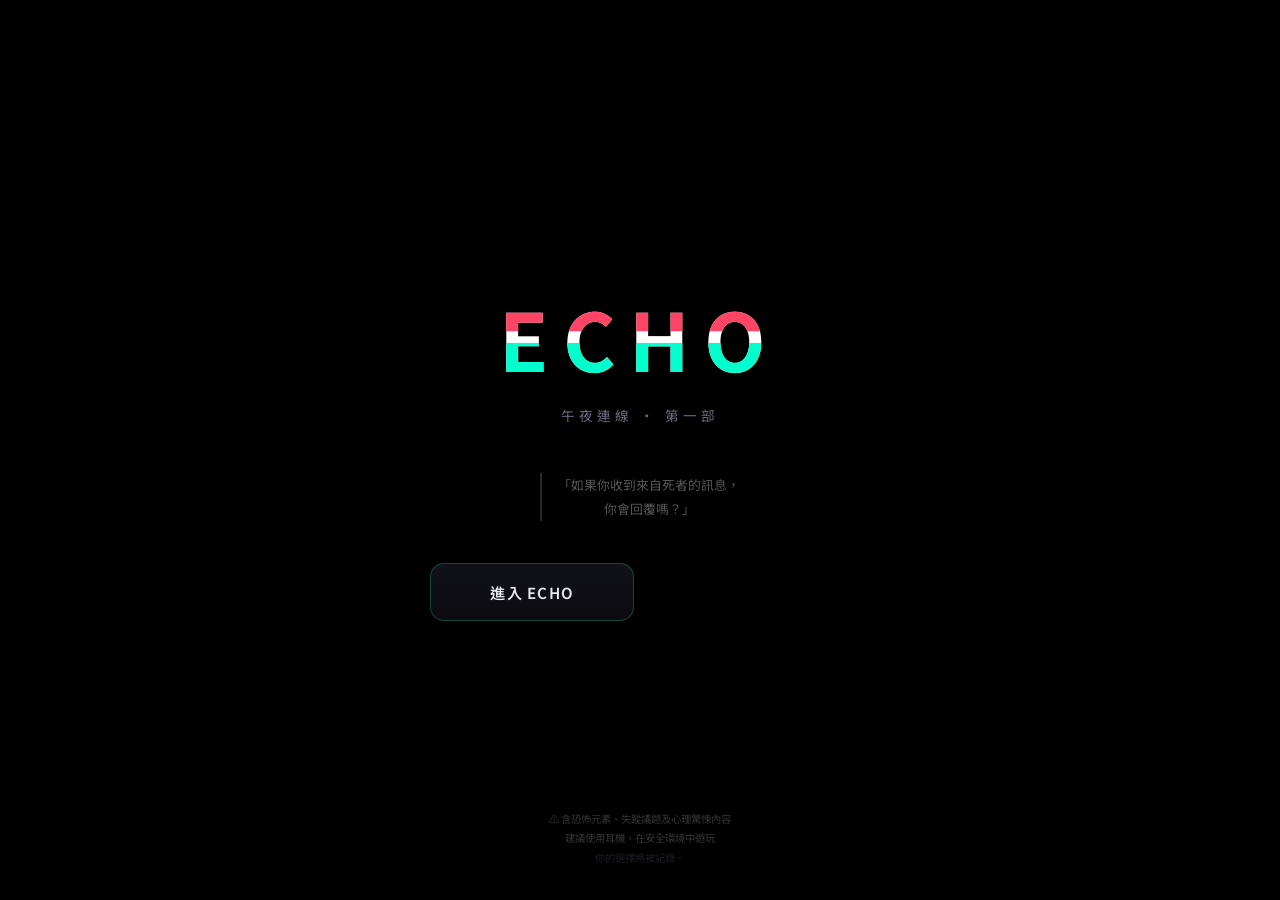
==== commit a2c69dc7: "feat: add player telemetry funnel tracking" ====
--- a/index.html
+++ b/index.html
@@ -3,9 +3,10 @@
 <head>
 <meta charset="UTF-8">
 <meta name="viewport" content="width=device-width, initial-scale=1.0, maximum-scale=1.0, user-scalable=no">
+<meta name="echo-ga4-id" content="">
 <title>午夜連線：ECHO — 第一部</title>
 <link rel="icon" href="data:,">
-<link rel="stylesheet" href="css/style.css?v=20260906-4">
+<link rel="stylesheet" href="css/style.css?v=20260907-1">
 </head>
 <body>
 
@@ -14,9 +15,8 @@
   <div class="tg" data-text="ECHO">ECHO</div>
   <div class="t-sub">午夜連線 · 第一部</div>
   <div class="t-quote">「如果你收到來自死者的訊息，<br>你會回覆嗎？」</div>
-  <div class="mode-choice" aria-label="選擇遊戲模式">
-    <button class="mode-card mode-player" type="button" onclick="chooseGameMode('player')">玩家版</button>
-    <button class="mode-card mode-engineer" type="button" onclick="chooseGameMode('engineer')">工程版</button>
+  <div class="mode-choice" aria-label="進入遊戲">
+    <button class="mode-card mode-player" type="button" onclick="chooseGameMode('player')">進入 ECHO</button>
   </div>
   <div class="t-warn">
     ⚠️ 含恐怖元素、失蹤議題及心理驚悚內容<br>
@@ -28,7 +28,7 @@
 <!-- ── CHAPTER SELECT ── -->
 <div id="chapter-select">
   <div class="cs-modebar">
-    <button type="button" class="cs-mode-back" onclick="returnToModeSelect()">‹ 返回模式選擇</button>
+    <button type="button" class="cs-mode-back" onclick="returnToModeSelect()">‹ 返回首頁</button>
     <span class="cs-mode-badge" id="cs-mode-badge">PLAYER</span>
   </div>
   <div class="cs-title">選擇章節</div>
@@ -115,6 +115,17 @@
         <div class="cs-desc">證據檔案、ECHO關聯圖、殘留人格與最終同步選擇</div>
         <span class="cs-tag tag-final">最終章</span>
         <div class="cs-sync" id="cs-sync-5">🔒</div>
+      </div>
+    </div>
+
+    <div class="cs-part">番外篇・起源</div>
+    <div class="cs-grid">
+      <div class="cs-card locked" id="cs-origin" onclick="startChapter('origin')">
+        <div class="cs-ch">ORIGIN &nbsp;100% 同步解鎖</div>
+        <div class="cs-name">《ECHO的出現》</div>
+        <div class="cs-desc">Oracle研究時代、Gamma操作員、人格保存實驗與EVA起源</div>
+        <span class="cs-tag tag-final">番外篇</span>
+        <div class="cs-sync" id="cs-sync-origin">🔒</div>
       </div>
     </div>
 
@@ -192,8 +203,10 @@
 </div>
 
 <!-- ── SCRIPTS ── -->
-<!-- Engine 必須最先載入 -->
-<script src="js/engine.js?v=20260906-1"></script>
+<!-- Telemetry 先於 Engine 載入；GA4 ID 空白時只做本機驗證，不上傳。 -->
+<script src="js/telemetry.js?v=20260907-1"></script>
+<!-- Engine 必須在遊戲章節前載入 -->
+<script src="js/engine.js?v=20260907-3"></script>
 <script src="js/minigames.js?v=20260906-2"></script>
 <script src="chapters/ch1-1.js?v=20260901-2"></script>
 <script src="chapters/ch2.js?v=20260902-1"></script>
@@ -201,10 +214,11 @@
 <script src="chapters/ch4.js?v=20260906-2"></script>
 <script src="chapters/ch_end_normal.js?v=20260901-2"></script>
 <script src="chapters/ch5.js?v=20260901-2"></script>
+<script src="chapters/ch_origin.js?v=20260907-1"></script>
 
 <script>
   // ── 初始化 ──
-  // 首頁先選擇玩家版或工程版；玩家進度只會在玩家版讀寫。
+  // 玩家入口：僅進入玩家版；玩家進度正常讀寫。
 
   document.getElementById('lightbox').onclick = function () {
     this.style.display = 'none';
--- a/css/style.css
+++ b/css/style.css
@@ -573,3 +573,40 @@
 .tr-othello .tr-cell:disabled{cursor:default}
 @keyframes trFlip{0%{transform:scaleX(1)}45%{transform:scaleX(.08)}100%{transform:scaleX(1)}}
 @keyframes trLegalPulse{from{opacity:.45;transform:scale(.86)}to{opacity:1;transform:scale(1)}}
+
+/* CH4-2 Territory · three-round EVA pressure */
+.tr-roundbar{display:flex;align-items:center;justify-content:space-between;gap:.5rem;padding:.34rem .5rem;border:1px solid rgba(140,120,180,.18);border-radius:9px;background:rgba(9,10,17,.62);font:700 .54rem/1 monospace;letter-spacing:.08em}.tr-round-label{color:#ddd3ee}.tr-round-score{color:#8ea5c2}
+.tr-attack-banner{height:0;opacity:0;overflow:hidden;text-align:center;color:#f0c9ff;font:900 .62rem/1 monospace;letter-spacing:.13em;text-shadow:0 0 12px rgba(192,86,255,.5);transition:height .16s,opacity .16s}.tr-attack-banner.is-active{height:1em;opacity:1}
+.tr-widget.is-eva-turn{border-color:rgba(187,82,255,.4);box-shadow:0 0 0 1px rgba(173,71,255,.08),0 0 26px rgba(109,46,160,.18),0 -10px 30px rgba(0,0,0,.25)}
+.tr-widget.is-eva-turn .tr-turn{color:#f0c9ff;border-color:rgba(201,111,255,.4);background:rgba(61,24,78,.72);animation:trEvaTurnPulse .42s ease-in-out infinite alternate}
+.tr-widget.is-eva-turn .tr-board{animation:trEvaBoardPressure .32s ease-out}
+.tr-cell.is-flipped-eva{animation:trEvaFlip .3s cubic-bezier(.15,.9,.2,1)}
+.tr-widget.is-round-transition .tr-board{filter:brightness(.55) saturate(.7);transform:scale(.985)}
+@keyframes trEvaTurnPulse{from{box-shadow:0 0 0 rgba(177,74,245,0)}to{box-shadow:0 0 16px rgba(177,74,245,.28)}}
+@keyframes trEvaBoardPressure{0%{transform:translateX(0)}35%{transform:translateX(-2px)}70%{transform:translateX(2px)}100%{transform:translateX(0)}}
+@keyframes trEvaFlip{0%{transform:scaleX(1);filter:brightness(1)}42%{transform:scaleX(.05);filter:brightness(1.8)}100%{transform:scaleX(1);filter:brightness(1)}}
+
+/* ═══════════════════════════════════════════════════════
+   ORIGIN BONUS · Oracle 1-bit / CRT research terminal
+   ═══════════════════════════════════════════════════════ */
+.oracle-origin{position:absolute;inset:0;z-index:260;overflow:hidden;background:#020302;color:#d8ddd6;font-family:"Courier New",ui-monospace,monospace;letter-spacing:.035em;image-rendering:pixelated;isolation:isolate}
+.oracle-origin *{box-sizing:border-box}
+.oracle-topline{height:34px;display:flex;align-items:center;justify-content:space-between;padding:0 .7rem;border-bottom:1px solid #4c514b;background:#060806;color:#a8aea5;font-size:.56rem;letter-spacing:.13em;position:relative;z-index:4}.oracle-node{color:#686e66}
+.oracle-body{height:calc(100% - 34px);position:relative;z-index:3;overflow:hidden;background:#020302}.oracle-crt,.oracle-noise{position:absolute;inset:0;pointer-events:none;z-index:20}.oracle-crt{background:repeating-linear-gradient(to bottom,rgba(255,255,255,.025) 0,rgba(255,255,255,.025) 1px,transparent 1px,transparent 4px);mix-blend-mode:screen;opacity:.9}.oracle-crt:after{content:"";position:absolute;inset:0;background:radial-gradient(ellipse at center,transparent 45%,rgba(0,0,0,.54) 100%)}.oracle-noise{opacity:.055;background-image:repeating-radial-gradient(circle at 13% 17%,#fff 0 1px,transparent 1px 4px);background-size:7px 7px;animation:oracleNoise .14s steps(2) infinite}
+.oracle-origin.oracle-glitch-once{animation:oracleGlitch .46s steps(2)}.oracle-origin.oracle-corrupt{animation:oracleCorrupt .18s steps(2) 5}.oracle-origin.oracle-corrupt .oracle-crt{opacity:1}.oracle-origin.oracle-corrupt .oracle-body{filter:contrast(1.4)}
+@keyframes oracleNoise{0%{transform:translate(0,0)}50%{transform:translate(-2px,1px)}100%{transform:translate(1px,-1px)}}
+@keyframes oracleGlitch{0%,100%{transform:none;filter:none}25%{transform:translateX(2px);filter:invert(.05)}50%{transform:translateX(-3px);filter:contrast(1.5)}75%{transform:translateY(1px)}}
+@keyframes oracleCorrupt{0%,100%{transform:none}30%{transform:translateX(-4px)}60%{transform:translateX(3px)}}
+
+.oracle-black{height:100%;display:flex;align-items:center;justify-content:center;background:#000;padding:2rem}.oracle-black-lines{display:flex;flex-direction:column;align-items:center;gap:1.1rem;max-width:92%;text-align:center}.oracle-reveal-line{color:#e7ebe4;font-size:.8rem;letter-spacing:.13em;animation:oracleReveal .8s steps(8) both;text-shadow:0 0 7px rgba(255,255,255,.28)}@keyframes oracleReveal{from{opacity:0;filter:blur(2px)}to{opacity:1;filter:none}}
+
+.oracle-channel{height:100%;display:flex;flex-direction:column;background:#020302}.oracle-channel-head{display:flex;align-items:flex-start;justify-content:space-between;gap:.6rem;padding:.75rem .7rem;border-bottom:1px solid #454b44;background:#060806}.oracle-channel-head>div:first-child{display:flex;flex-direction:column;gap:.16rem}.oracle-channel-head b{font-size:.65rem;color:#e0e5dd;letter-spacing:.1em}.oracle-channel-head span{font-size:.53rem;color:#737a71}.oracle-roster{display:flex;gap:.28rem;flex-wrap:wrap;justify-content:flex-end;max-width:48%}.oracle-roster span{border:1px solid #3a4039;padding:.18rem .3rem;color:#b5bbb2!important;background:#090b09;font-size:.5rem!important}.oracle-log{flex:1;overflow-y:auto;padding:.8rem .75rem 1.1rem;display:flex;flex-direction:column;gap:.65rem;overscroll-behavior:contain}.oracle-msg{display:grid;grid-template-columns:5.4rem minmax(0,1fr);gap:.55rem;align-items:start;font-size:.67rem;line-height:1.65}.oracle-speaker{color:#7f877c;letter-spacing:.06em}.oracle-copy{color:#d7dcd4;white-space:pre-wrap}.oracle-msg.is-system .oracle-speaker,.oracle-msg.is-system .oracle-copy{color:#939b91}.oracle-msg.is-eva .oracle-speaker,.oracle-msg.is-eva .oracle-copy{color:#f3f6ef;text-shadow:0 0 8px rgba(255,255,255,.32)}.oracle-typing{font-size:.54rem;color:#5e655c;letter-spacing:.08em;animation:oracleTyping .75s steps(2) infinite}@keyframes oracleTyping{50%{opacity:.3}}.oracle-interrupted{opacity:.55;filter:blur(.3px)}
+.oracle-actions{flex:0 0 auto;padding:.65rem .7rem .8rem;border-top:1px solid #343934;background:#050705;display:flex;gap:.45rem}.oracle-choice-grid{display:grid;grid-template-columns:1fr;gap:.4rem}.oracle-btn{appearance:none;border:1px solid #747c72;background:#080b08;color:#e1e6dd;font-family:inherit;font-size:.62rem;letter-spacing:.08em;padding:.62rem .75rem;text-align:left;cursor:pointer;border-radius:0}.oracle-btn:hover,.oracle-btn:focus{outline:none;background:#e2e7df;color:#050705}.oracle-btn:disabled{opacity:.25;cursor:not-allowed}.oracle-choice{width:100%}
+.oracle-filecard{appearance:none;width:min(100%,360px);border:1px solid #596057;background:#070907;color:#dfe4dc;font-family:inherit;padding:.75rem .7rem;display:flex;align-items:center;justify-content:space-between;gap:.75rem;cursor:pointer;text-align:left}.oracle-filecard span{font-size:.65rem;letter-spacing:.08em}.oracle-filecard b{font-size:.52rem;color:#9ca398;white-space:nowrap}.oracle-filecard:disabled{opacity:.55}
+
+.oracle-modal{position:absolute;inset:0;z-index:35;background:rgba(0,0,0,.94);display:flex;align-items:center;justify-content:center;padding:1rem}.oracle-modal-card{width:min(100%,410px);max-height:88%;overflow-y:auto;border:1px solid #697167;background:#030403;padding:1rem;box-shadow:0 0 0 2px #111 inset}.oracle-modal-kicker{font-size:.52rem;color:#777f75;letter-spacing:.13em;margin-bottom:.45rem}.oracle-modal h2{font-size:.83rem;color:#e2e7df;letter-spacing:.1em;margin:0 0 .8rem}.oracle-modal-content{border-top:1px solid #303530;border-bottom:1px solid #303530;padding:.7rem 0;margin-bottom:.8rem}.oracle-doc{font-size:.65rem;line-height:1.75;color:#cbd1c8}.oracle-doc p{margin:.18rem 0}.oracle-doc hr,.oracle-archive-view hr{border:0;border-top:1px dashed #40463f;margin:.6rem 0}.oracle-alert{color:#f0f3ed;text-shadow:0 0 6px rgba(255,255,255,.18)}
+.oracle-archive-tabs{display:grid;grid-template-columns:1fr 1fr;gap:.35rem;margin-bottom:.65rem}.oracle-archive-tabs button{appearance:none;border:1px solid #3c423b;background:#070907;color:#9fa69c;font-family:inherit;font-size:.56rem;padding:.55rem .35rem;cursor:pointer}.oracle-archive-tabs button.active{background:#dfe4dc;color:#050705}.oracle-archive-view{min-height:180px;border:1px solid #353a34;background:#010201;padding:.8rem;color:#cbd1c8;font-size:.62rem;line-height:1.7;margin-bottom:.7rem}.oracle-archive-view p{margin:.24rem 0}
+
+.neural-drift{height:100%;display:flex;flex-direction:column;background:#020302;touch-action:none;user-select:none}.nd-head{flex:0 0 auto;display:flex;justify-content:space-between;align-items:flex-start;gap:.8rem;padding:.72rem .7rem;border-bottom:1px solid #4a5048;background:#050705}.nd-head>div:first-child{display:flex;flex-direction:column;gap:.18rem;min-width:0}.nd-head b{font-size:.74rem;letter-spacing:.13em;color:#eef2eb}.nd-head span{font-size:.52rem;color:#747b72;line-height:1.45}.nd-counter{text-align:right;display:flex;flex-direction:column;gap:.1rem;flex-shrink:0}.nd-counter small{font-size:.48rem;color:#777f75;letter-spacing:.12em}.nd-counter strong{font-size:.9rem;color:#eef2eb;letter-spacing:.09em}.nd-stage{position:relative;flex:1;min-height:0;overflow:hidden;background:#020302}.nd-canvas{position:absolute;inset:0;width:100%;height:100%;display:block;image-rendering:pixelated}.nd-label{position:absolute;left:.55rem;z-index:3;font-size:.47rem;letter-spacing:.12em;background:#020302;padding:.08rem .22rem}.nd-sync{top:22%;color:#64b8ff}.nd-vital{bottom:22%;color:#ff7373}.nd-voice{position:absolute;left:50%;top:49%;transform:translate(-50%,-50%);z-index:4;min-width:55%;max-width:82%;text-align:center;opacity:0;display:flex;flex-direction:column;gap:.22rem;pointer-events:none}.nd-voice b{font-size:.48rem;color:#858d83}.nd-voice span{font-size:.7rem;color:#eef2eb;text-shadow:0 0 6px #000}.nd-voice.show{animation:ndVoice 4.5s ease both}@keyframes ndVoice{0%{opacity:0}12%,72%{opacity:1}100%{opacity:0}}.nd-feed{position:absolute;left:.5rem;right:.5rem;bottom:.55rem;z-index:5;max-height:28%;overflow:hidden;display:flex;flex-direction:column;gap:.18rem;padding:.4rem .45rem;background:rgba(0,0,0,.72);border:1px solid rgba(255,255,255,.12)}.nd-feed-line{font-size:.48rem;line-height:1.42;color:#bfc5bc}.nd-feed-line b{color:#7e867c;font-weight:400}.nd-foot{flex:0 0 auto;display:flex;justify-content:space-between;align-items:center;padding:.42rem .7rem;border-top:1px solid #454b43;background:#050705;color:#70776e;font-size:.49rem;letter-spacing:.1em}.nd-phase{color:#cdd3ca}.neural-drift.nd-tap .nd-phase{text-shadow:0 0 6px rgba(255,255,255,.6)}.neural-drift.nd-fail{animation:ndFail .38s steps(2) both}.neural-drift.nd-success .nd-phase{color:#fff}@keyframes ndFail{0%{filter:none}45%{filter:brightness(2) contrast(2)}100%{filter:brightness(0)}}
+
+@media(max-width:430px){.oracle-topline{font-size:.5rem;padding:0 .55rem}.oracle-channel-head{padding:.62rem .55rem}.oracle-log{padding:.65rem .55rem .9rem}.oracle-msg{grid-template-columns:4.5rem minmax(0,1fr);gap:.38rem;font-size:.61rem}.oracle-actions{padding:.5rem .55rem .6rem}.oracle-btn{font-size:.58rem;padding:.56rem .62rem}.oracle-roster{max-width:52%}.nd-head{padding:.58rem .55rem}.nd-head b{font-size:.66rem}.nd-head span{font-size:.47rem}.nd-counter strong{font-size:.78rem}.nd-feed-line{font-size:.44rem}.oracle-modal{padding:.6rem}.oracle-modal-card{padding:.8rem}.oracle-archive-view{min-height:150px}}
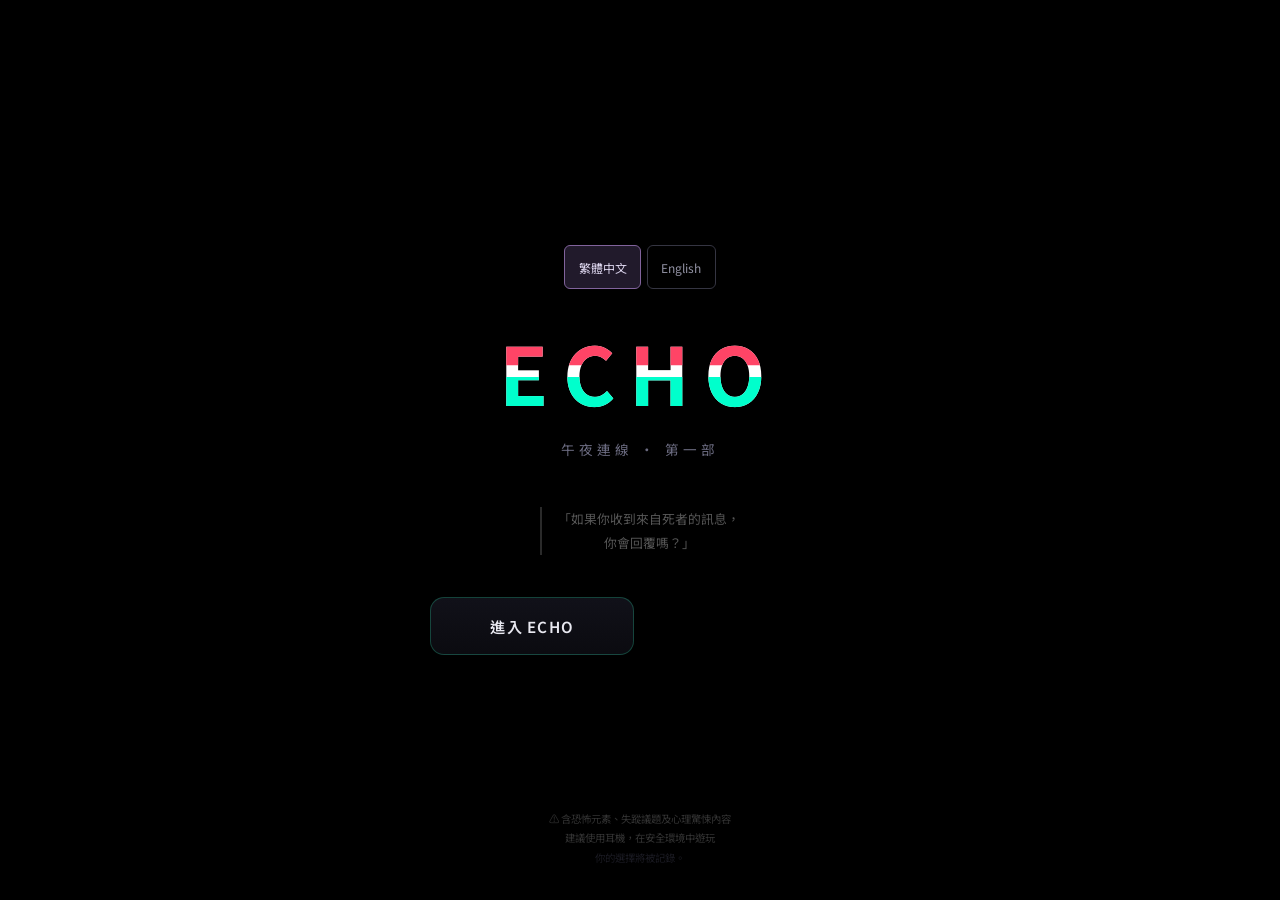
==== commit 1c975b82: "feat: add bilingual zh-TW and English build" ====
--- a/index.html
+++ b/index.html
@@ -3,15 +3,20 @@
 <head>
 <meta charset="UTF-8">
 <meta name="viewport" content="width=device-width, initial-scale=1.0, maximum-scale=1.0, user-scalable=no">
-<meta name="echo-ga4-id" content="">
+<meta name="echo-ga4-id" content="G-4CC46M98D0">
 <title>午夜連線：ECHO — 第一部</title>
 <link rel="icon" href="data:,">
-<link rel="stylesheet" href="css/style.css?v=20260907-1">
+<link rel="stylesheet" href="css/style.css?v=20260907-2">
+<link rel="stylesheet" href="css/i18n.css?v=20260907-i18n1">
 </head>
 <body>
 
 <!-- ── TITLE SCREEN ── -->
 <div id="title-screen">
+  <div class="language-choice" data-language-choice role="group" aria-label="Language / 語言">
+    <button type="button" data-language="zh-TW" lang="zh-TW">繁體中文</button>
+    <button type="button" data-language="en" lang="en">English</button>
+  </div>
   <div class="tg" data-text="ECHO">ECHO</div>
   <div class="t-sub">午夜連線 · 第一部</div>
   <div class="t-quote">「如果你收到來自死者的訊息，<br>你會回覆嗎？」</div>
@@ -203,18 +208,22 @@
 </div>
 
 <!-- ── SCRIPTS ── -->
+<script src="js/locales/en.js?v=20260907-i18n1"></script>
+<script src="js/i18n.js?v=20260907-i18n1"></script>
+<script src="js/locales/en-art.js?v=20260907-i18n1"></script>
+<script src="js/i18n-art.js?v=20260907-i18n1"></script>
 <!-- Telemetry 先於 Engine 載入；GA4 ID 空白時只做本機驗證，不上傳。 -->
-<script src="js/telemetry.js?v=20260907-1"></script>
+<script src="js/telemetry.js?v=20260907-2"></script>
 <!-- Engine 必須在遊戲章節前載入 -->
-<script src="js/engine.js?v=20260907-3"></script>
-<script src="js/minigames.js?v=20260906-2"></script>
-<script src="chapters/ch1-1.js?v=20260901-2"></script>
-<script src="chapters/ch2.js?v=20260902-1"></script>
-<script src="chapters/ch3.js?v=20260903-1"></script>
-<script src="chapters/ch4.js?v=20260906-2"></script>
-<script src="chapters/ch_end_normal.js?v=20260901-2"></script>
-<script src="chapters/ch5.js?v=20260901-2"></script>
-<script src="chapters/ch_origin.js?v=20260907-1"></script>
+<script src="js/engine.js?v=20260907-3&l10n=1"></script>
+<script src="js/minigames.js?v=20260907-1&l10n=1"></script>
+<script src="chapters/ch1-1.js?v=20260901-2&l10n=1"></script>
+<script src="chapters/ch2.js?v=20260902-1&l10n=1"></script>
+<script src="chapters/ch3.js?v=20260907-1&l10n=1"></script>
+<script src="chapters/ch4.js?v=20260906-2&l10n=1"></script>
+<script src="chapters/ch_end_normal.js?v=20260907-1&l10n=1"></script>
+<script src="chapters/ch5.js?v=20260901-2&l10n=1"></script>
+<script src="chapters/ch_origin.js?v=20260907-1&l10n=1"></script>
 
 <script>
   // ── 初始化 ──
--- a/css/style.css
+++ b/css/style.css
@@ -501,9 +501,9 @@
 .archive-grid{display:grid;grid-template-columns:repeat(2,minmax(0,1fr));gap:.45rem}
 .archive-card{appearance:none;min-height:135px;border:1px solid #343345;border-radius:11px;background:linear-gradient(rgba(10,10,15,.55),rgba(10,10,15,.55)),var(--card-art);background-size:cover;color:#e7e7ef;padding:.45rem;font-family:inherit;display:flex;flex-direction:column;gap:.22rem;text-align:left}
 .archive-card.is-viewed{border-color:#8c78b7}.archive-thumb{position:relative;display:block;width:100%;height:82px;overflow:hidden;border-radius:7px}.archive-thumb>img:first-child{width:100%;height:100%;object-fit:cover;filter:brightness(.75)}.archive-thumb-frame{position:absolute;inset:0;width:100%;height:100%;object-fit:cover;mix-blend-mode:screen;opacity:.45}.archive-card b{font-size:.62rem;color:#cbbef0}.archive-card>span:last-child{font-size:.58rem;color:#8e8b9c}
-.archive-detail{min-height:62px;border:1px solid #2e2d3b;border-radius:10px;background:linear-gradient(rgba(9,9,13,.78),rgba(9,9,13,.78)),var(--detail-art);background-size:cover;color:#9c98aa;font-size:.67rem;line-height:1.55;padding:.6rem}
-
-.link-stage{min-height:300px}.link-stage .echo-mg-stage-img{filter:brightness(.5) saturate(.8)}
+.archive-detail{min-height:62px;border:1px solid #2e2d3b;border-radius:10px;background:linear-gradient(rgba(9,9,13,.78),rgba(9,9,13,.78)),var(--detail-art);background-size:cover;color:#9c98aa;font-size:.67rem;line-height:1.55;padding:.6rem;display:flex;flex-direction:column;gap:.45rem}.archive-detail-preview{display:block;width:100%;max-height:280px;object-fit:contain;border:1px solid rgba(126,112,153,.35);border-radius:8px;background:#050507}.archive-detail-preview[hidden]{display:none}.archive-detail>span{display:block}
+
+.link-stage{min-height:300px}.link-stage .echo-mg-stage-img{filter:brightness(.5) saturate(.8)}.link-reference-complete{position:absolute;inset:0;width:100%;height:100%;object-fit:contain;z-index:12;background:rgba(2,5,10,.96);opacity:0;transform:scale(.965);transition:opacity .42s ease,transform .42s ease;pointer-events:none}.link-reference-complete.is-visible{opacity:1;transform:scale(1)}
 .link-echo-node{position:absolute;left:50%;top:50%;width:29%;aspect-ratio:1;object-fit:contain;transform:translate(-50%,-50%);z-index:3;filter:drop-shadow(0 0 12px rgba(150,90,230,.28))}
 .link-node{position:absolute;transform:translate(-50%,-50%);width:92px;min-height:62px;border:1px solid #35314a;border-radius:50%;background:linear-gradient(rgba(12,10,18,.62),rgba(12,10,18,.62)),var(--node-art);background-size:cover;color:#dcd3ed;font-family:inherit;font-size:.6rem;z-index:4}
 .link-node.is-linked{border-color:#9c78d4;box-shadow:0 0 16px rgba(147,95,220,.3)}
@@ -610,3 +610,10 @@
 .neural-drift{height:100%;display:flex;flex-direction:column;background:#020302;touch-action:none;user-select:none}.nd-head{flex:0 0 auto;display:flex;justify-content:space-between;align-items:flex-start;gap:.8rem;padding:.72rem .7rem;border-bottom:1px solid #4a5048;background:#050705}.nd-head>div:first-child{display:flex;flex-direction:column;gap:.18rem;min-width:0}.nd-head b{font-size:.74rem;letter-spacing:.13em;color:#eef2eb}.nd-head span{font-size:.52rem;color:#747b72;line-height:1.45}.nd-counter{text-align:right;display:flex;flex-direction:column;gap:.1rem;flex-shrink:0}.nd-counter small{font-size:.48rem;color:#777f75;letter-spacing:.12em}.nd-counter strong{font-size:.9rem;color:#eef2eb;letter-spacing:.09em}.nd-stage{position:relative;flex:1;min-height:0;overflow:hidden;background:#020302}.nd-canvas{position:absolute;inset:0;width:100%;height:100%;display:block;image-rendering:pixelated}.nd-label{position:absolute;left:.55rem;z-index:3;font-size:.47rem;letter-spacing:.12em;background:#020302;padding:.08rem .22rem}.nd-sync{top:22%;color:#64b8ff}.nd-vital{bottom:22%;color:#ff7373}.nd-voice{position:absolute;left:50%;top:49%;transform:translate(-50%,-50%);z-index:4;min-width:55%;max-width:82%;text-align:center;opacity:0;display:flex;flex-direction:column;gap:.22rem;pointer-events:none}.nd-voice b{font-size:.48rem;color:#858d83}.nd-voice span{font-size:.7rem;color:#eef2eb;text-shadow:0 0 6px #000}.nd-voice.show{animation:ndVoice 4.5s ease both}@keyframes ndVoice{0%{opacity:0}12%,72%{opacity:1}100%{opacity:0}}.nd-feed{position:absolute;left:.5rem;right:.5rem;bottom:.55rem;z-index:5;max-height:28%;overflow:hidden;display:flex;flex-direction:column;gap:.18rem;padding:.4rem .45rem;background:rgba(0,0,0,.72);border:1px solid rgba(255,255,255,.12)}.nd-feed-line{font-size:.48rem;line-height:1.42;color:#bfc5bc}.nd-feed-line b{color:#7e867c;font-weight:400}.nd-foot{flex:0 0 auto;display:flex;justify-content:space-between;align-items:center;padding:.42rem .7rem;border-top:1px solid #454b43;background:#050705;color:#70776e;font-size:.49rem;letter-spacing:.1em}.nd-phase{color:#cdd3ca}.neural-drift.nd-tap .nd-phase{text-shadow:0 0 6px rgba(255,255,255,.6)}.neural-drift.nd-fail{animation:ndFail .38s steps(2) both}.neural-drift.nd-success .nd-phase{color:#fff}@keyframes ndFail{0%{filter:none}45%{filter:brightness(2) contrast(2)}100%{filter:brightness(0)}}
 
 @media(max-width:430px){.oracle-topline{font-size:.5rem;padding:0 .55rem}.oracle-channel-head{padding:.62rem .55rem}.oracle-log{padding:.65rem .55rem .9rem}.oracle-msg{grid-template-columns:4.5rem minmax(0,1fr);gap:.38rem;font-size:.61rem}.oracle-actions{padding:.5rem .55rem .6rem}.oracle-btn{font-size:.58rem;padding:.56rem .62rem}.oracle-roster{max-width:52%}.nd-head{padding:.58rem .55rem}.nd-head b{font-size:.66rem}.nd-head span{font-size:.47rem}.nd-counter strong{font-size:.78rem}.nd-feed-line{font-size:.44rem}.oracle-modal{padding:.6rem}.oracle-modal-card{padding:.8rem}.oracle-archive-view{min-height:150px}}
+
+/* Authored story-image reveals */
+.story-image-reveal .echo-mg-body{display:flex;flex-direction:column;gap:.55rem}.story-image-frame{width:100%;overflow:hidden;border:1px solid rgba(130,118,151,.35);border-radius:12px;background:#050608;box-shadow:0 14px 34px rgba(0,0,0,.38)}.story-image-frame img{display:block;width:100%;max-height:58dvh;object-fit:contain}.story-image-note{text-align:center;line-height:1.55}.story-image-note b{color:#d3c7e3;font-weight:600}.ssd-archive-reveal{background:linear-gradient(180deg,rgba(5,7,10,.97),rgba(2,3,5,.99))}.ssd-archive-frame img{filter:brightness(.86) saturate(.72)}
+
+/* Fake END · Offline */
+.offline-ending-scene{position:fixed;inset:0;z-index:10050;display:flex;align-items:center;justify-content:center;overflow:hidden;background:#000;color:#e6e6e8;isolation:isolate}.offline-ending-image{position:absolute;inset:0;width:100%;height:100%;object-fit:cover;object-position:center;filter:brightness(.48) saturate(.66) contrast(1.05);transition:opacity 1.1s ease}.offline-ending-vignette{position:absolute;inset:0;z-index:1;background:radial-gradient(circle at 50% 42%,transparent 20%,rgba(0,0,0,.24) 63%,rgba(0,0,0,.72) 100%),linear-gradient(180deg,rgba(0,0,0,.12),rgba(0,0,0,.2) 50%,rgba(0,0,0,.62));transition:opacity 1.1s ease}.offline-ending-copy{position:relative;z-index:2;width:min(82vw,520px);padding:1rem;text-align:center;font-size:1rem;line-height:1.9;letter-spacing:.14em;color:#e7e7e9;text-shadow:0 2px 18px #000,0 0 6px rgba(255,255,255,.08);opacity:0;transform:translateY(7px);transition:opacity .55s ease,transform .55s ease}.offline-ending-copy.is-visible{opacity:1;transform:translateY(0)}.offline-ending-copy.is-turn{color:#f0eef2;font-weight:600}.offline-ending-copy.is-small{font-size:.72rem;color:#97959d;letter-spacing:.11em}.offline-ending-scene.is-black .offline-ending-image,.offline-ending-scene.is-black .offline-ending-vignette{opacity:0}.offline-ending-scene.is-black .offline-ending-copy{opacity:0}
+@media(max-width:430px){.story-image-frame img{max-height:52dvh}.offline-ending-copy{width:86vw;font-size:.9rem}.offline-ending-copy.is-small{font-size:.66rem}}
--- a/css/i18n.css
+++ b/css/i18n.css
@@ -0,0 +1,17 @@
+.language-choice { display:flex; justify-content:center; gap:.35rem; margin:0 0 1.5rem; }
+.language-choice button { font:inherit; font-size:.75rem; color:#9292a4; background:transparent; border:1px solid #353542; border-radius:6px; padding:.65rem .85rem; min-height:44px; cursor:pointer; }
+.language-choice button[aria-pressed="true"] { color:#ded7ef; border-color:#81639c; background:#211a2b; }
+.language-choice button:focus-visible { outline:2px solid #c4a3ef; outline-offset:3px; }
+html[lang="en"] .bbl, html[lang="en"] .echo-mg, html[lang="en"] .oracle-copy { overflow-wrap:break-word; }
+html[lang="en"] .cs-desc, html[lang="en"] .cs-mode-note { letter-spacing:.02em; line-height:1.6; }
+html[lang="en"] .cs-ch, html[lang="en"] .cs-tag { letter-spacing:.04em; }
+html[lang="en"] .ce-btn, html[lang="en"] .echo-mg button { white-space:normal; }
+html[lang="en"] .t-warn { padding-inline:1rem; }
+/* Document screenshots contain source-language text. Keep the original files
+   and show a readable English document, reusing the news image's photo crop. */
+html[lang="en"] #lb-img.has-english-reading { display:none; }
+.english-evidence-reader { box-sizing:border-box; max-width:640px; width:100%; max-height:72vh; overflow:auto; padding:1.1rem; border:1px solid #41414c; border-radius:8px; background:#101017; color:#c5c5ce; text-align:left; font: .85rem/1.7 system-ui,sans-serif; letter-spacing:normal; }
+.english-evidence-reader[hidden] { display:none; }
+.english-evidence-reader h2 { margin:0 0 1rem; font-size:1rem; color:#eee; }
+.english-evidence-reader p { white-space:pre-line; }
+.english-news-photo { width:100%; aspect-ratio:624/407; background-size:144.23% 331.7%; background-position:11.2% 43.1%; border-radius:3px; }
